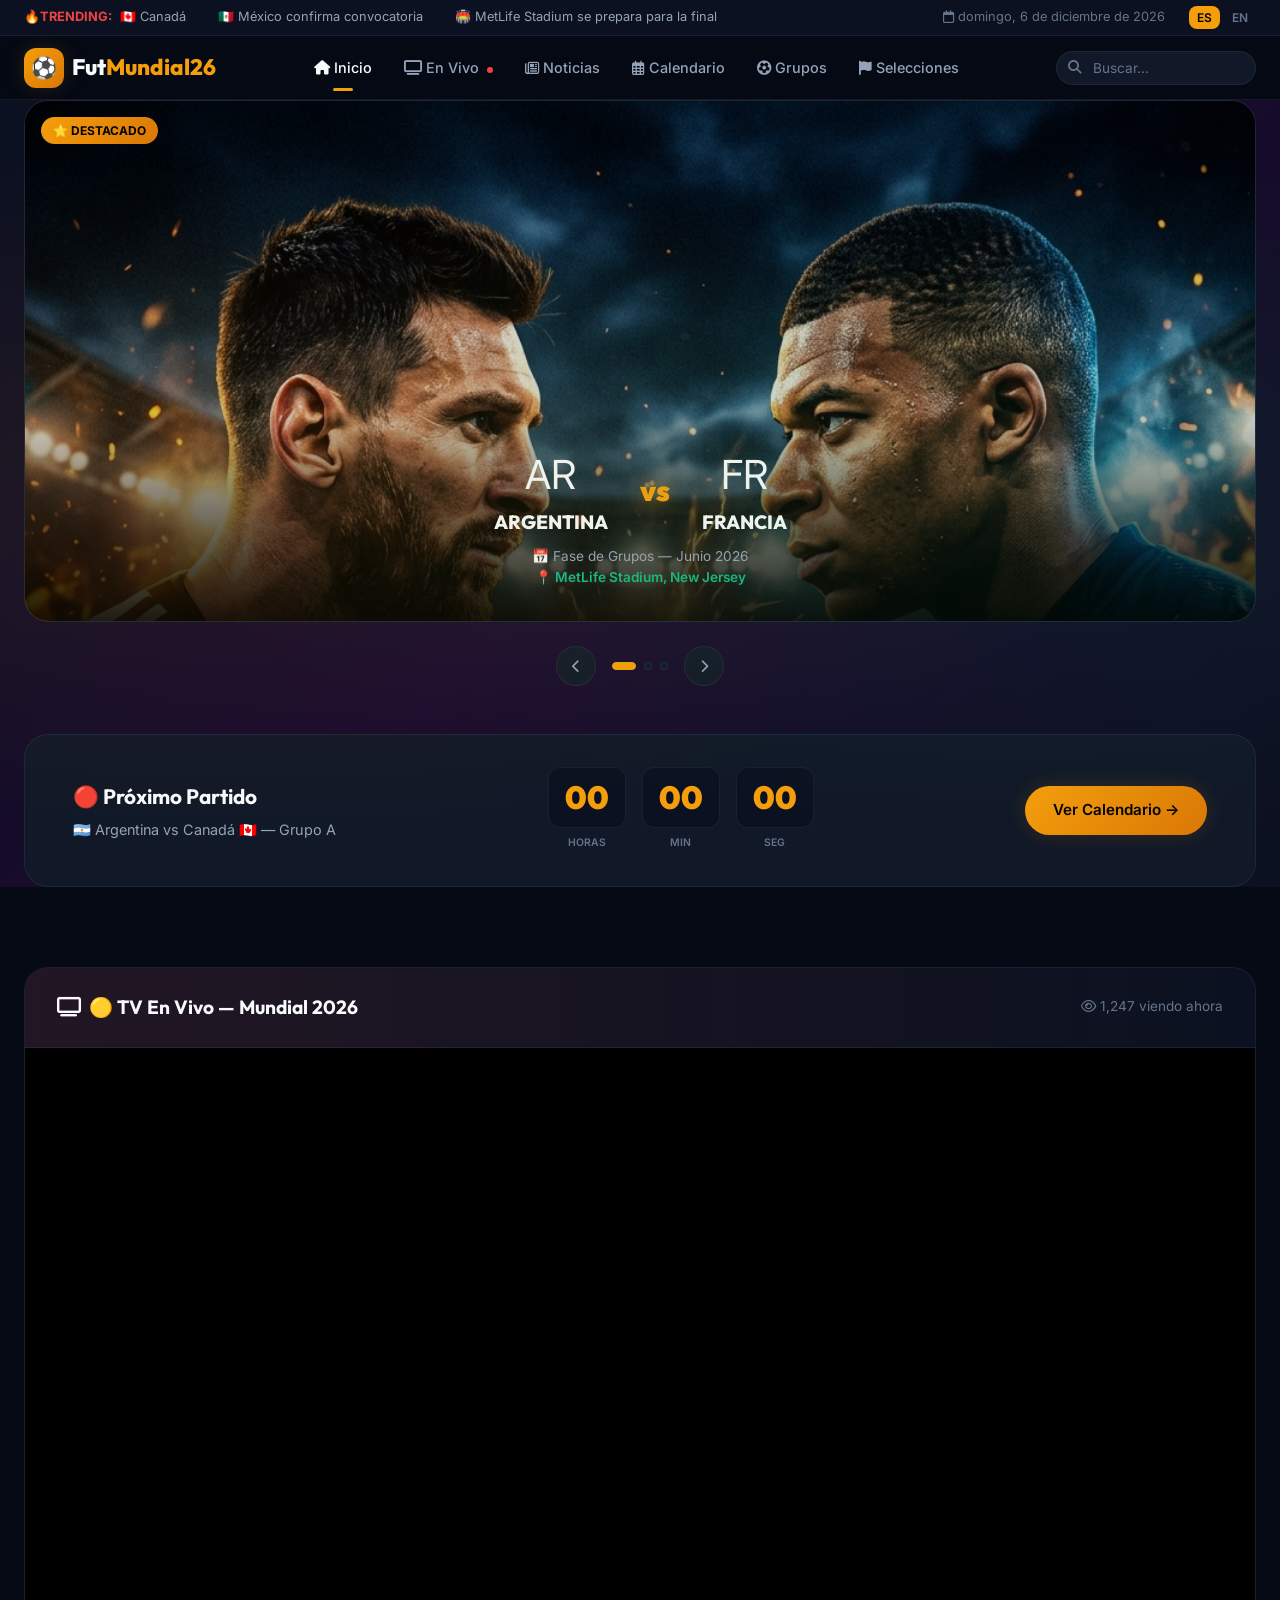
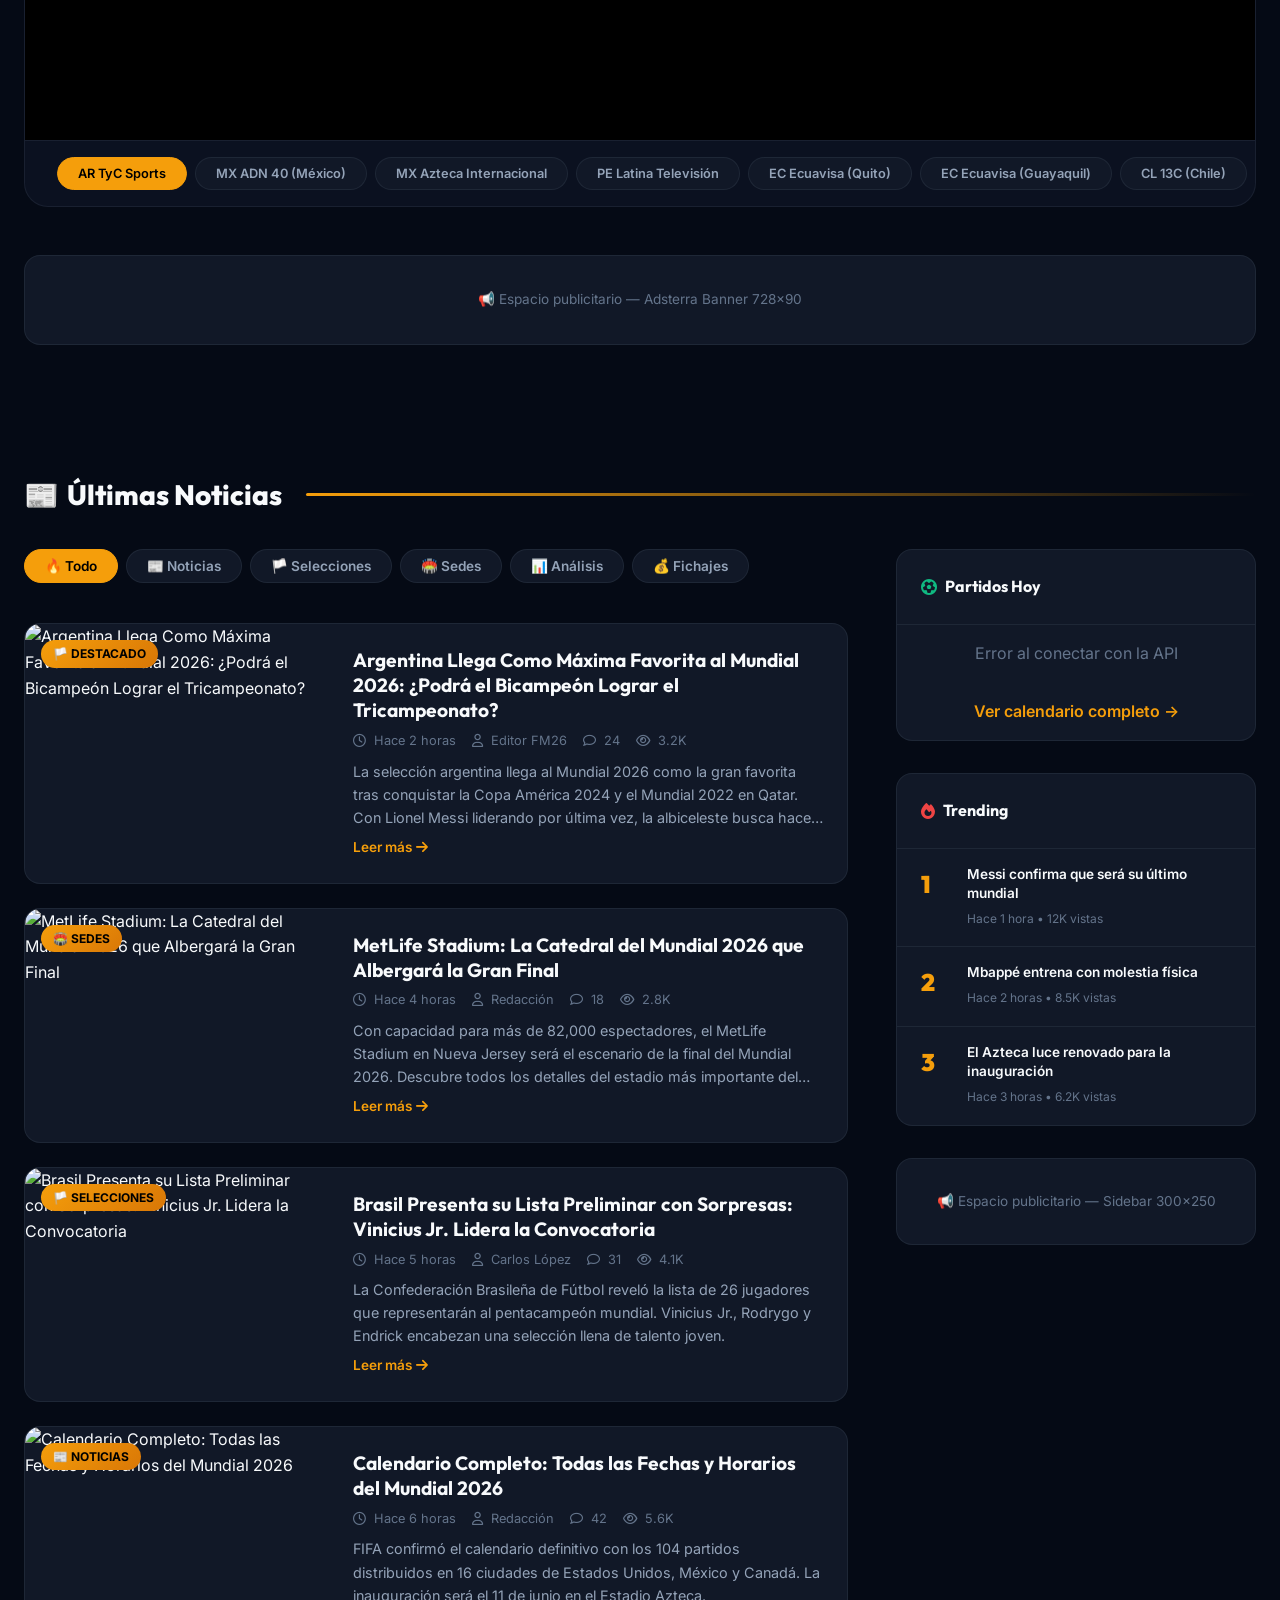
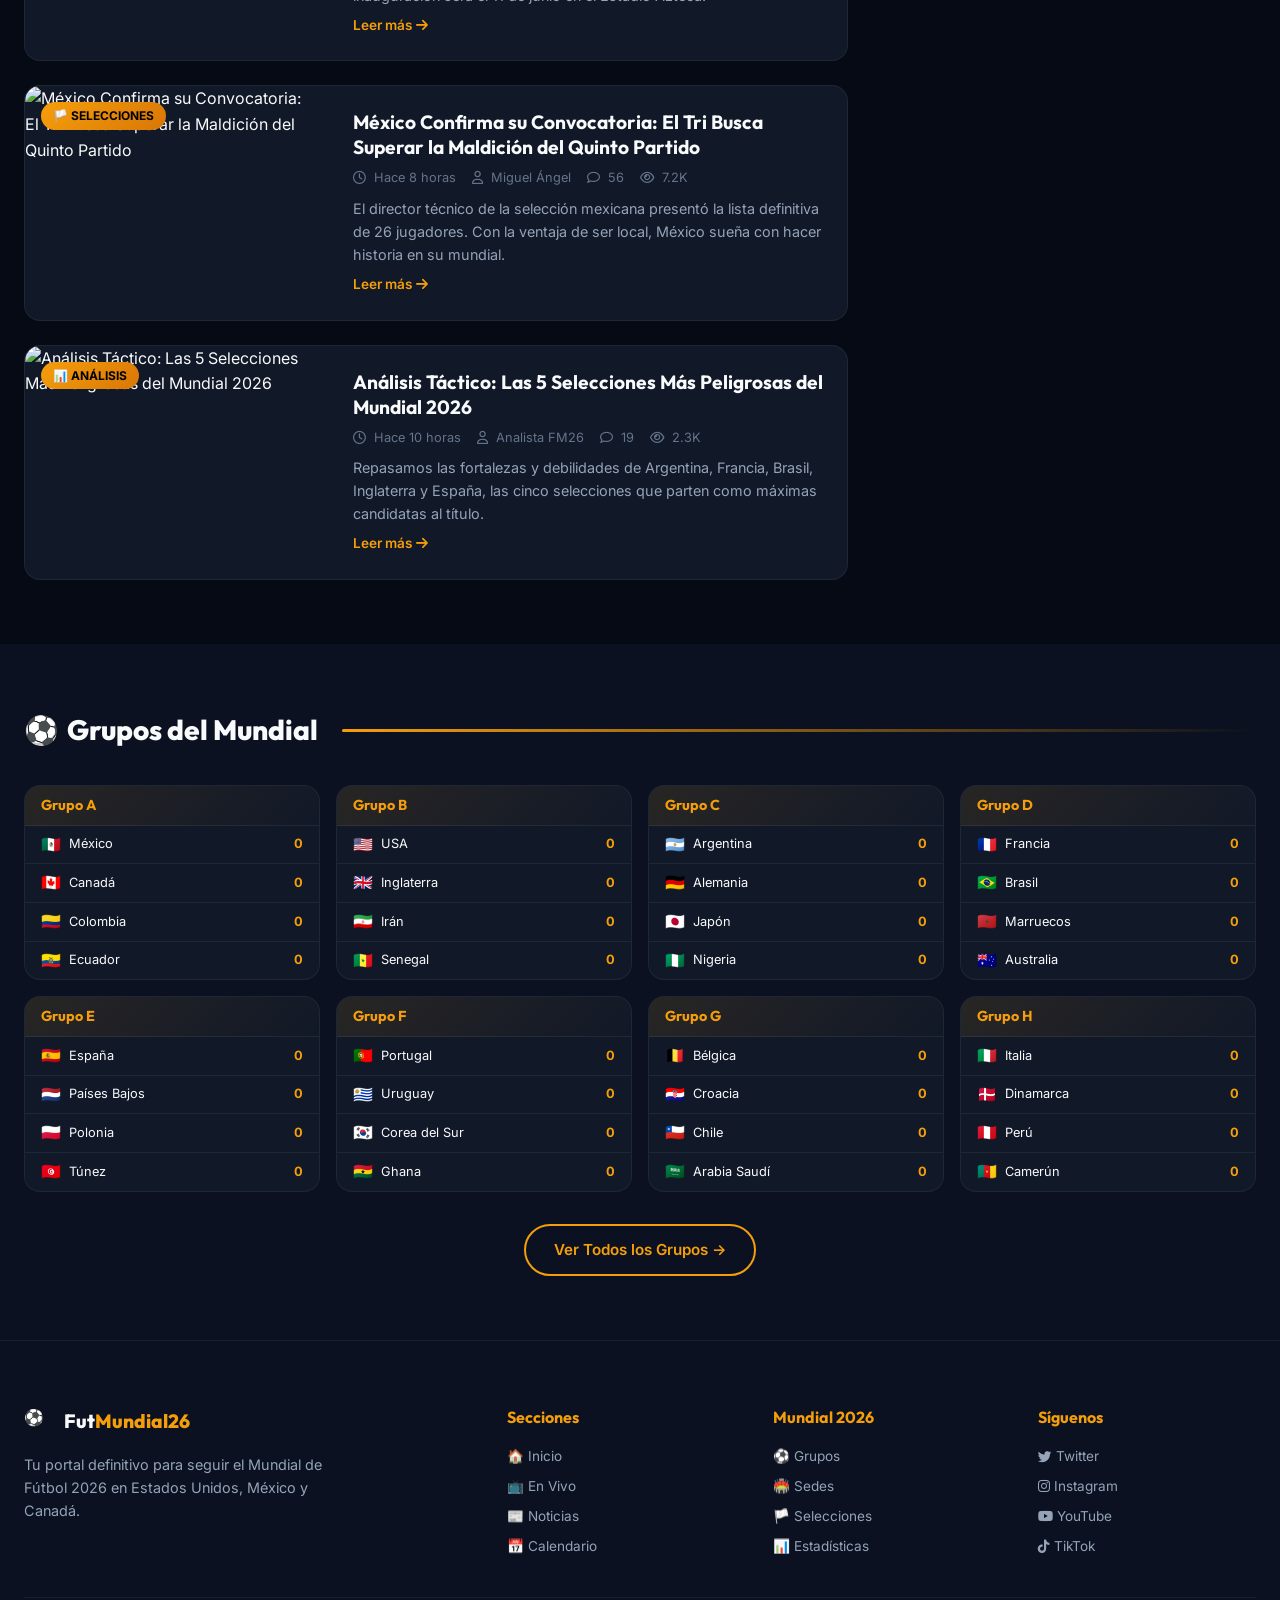
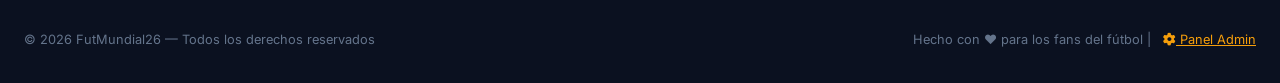
==== index.html @ 60c371e5 "chore: cache bust styles.css to force clients to reload styling changes" ====
<!DOCTYPE html>
<html lang="es">
<head>
  <meta charset="UTF-8">
  <meta name="viewport" content="width=device-width, initial-scale=1.0">
  <title>FutMundial26 — Mundial de Fútbol 2026 | Noticias, Partidos en Vivo y Más</title>
  <meta name="description" content="Tu portal definitivo para el Mundial de Fútbol 2026. Noticias, partidos en vivo, calendario, grupos y más.">
  <link rel="stylesheet" href="styles.css?v=3">
  <link rel="stylesheet" href="https://cdnjs.cloudflare.com/ajax/libs/font-awesome/6.5.1/css/all.min.css">
  <script src="https://cdn.jsdelivr.net/npm/hls.js@latest"></script>
</head>
<body>

  <!-- ===== TOP BAR ===== -->
  <div class="top-bar">
    <div class="container">
      <div class="top-bar-left">
        <div class="trending-ticker">
          <span class="label">🔥TRENDING:</span>
          <div class="ticker-items">
            <span>🇨🇦 Canadá</span>
            <span>🇲🇽 México confirma convocatoria</span>
            <span>🏟️ MetLife Stadium se prepara para la final</span>
          </div>
        </div>
      </div>
      <div class="top-bar-right">
        <span><i class="far fa-calendar"></i> <span id="current-date"></span></span>
        <div class="lang-switch">
          <a href="#" class="active">ES</a>
          <a href="#">EN</a>
        </div>
      </div>
    </div>
  </div>

  <!-- ===== NAVBAR ===== -->
  <nav class="navbar" id="navbar">
    <div class="container">
      <a href="index.html" class="nav-brand">
        <div class="logo-icon">⚽</div>
        <div class="logo-text">Fut<span>Mundial26</span></div>
      </a>

      <div class="nav-links" id="nav-links">
        <a href="index.html" class="active"><i class="fas fa-home"></i> Inicio</a>
        <a href="envivo.html"><i class="fas fa-tv"></i> En Vivo <span class="live-dot"></span></a>
        <a href="noticias.html"><i class="far fa-newspaper"></i> Noticias</a>
        <a href="calendario.html"><i class="far fa-calendar-alt"></i> Calendario</a>
        <a href="grupos.html"><i class="fas fa-futbol"></i> Grupos</a>
        <a href="selecciones.html"><i class="fas fa-flag"></i> Selecciones</a>
      </div>

      <div class="nav-actions">
        <div class="nav-search">
          <i class="fas fa-search search-icon"></i>
          <input type="text" placeholder="Buscar...">
        </div>
        <div class="nav-hamburger" id="nav-hamburger">
          <span></span>
          <span></span>
          <span></span>
        </div>
      </div>
    </div>
  </nav>

  <!-- ===== HERO — FACEOFF SLIDER ===== -->
  <section class="hero">
    <div class="container">
      <div class="faceoff-slider">
        <div class="faceoff-slides" id="faceoff-slides">
          <!-- Slide 1 -->
          <div class="faceoff-slide">
            <div class="faceoff-card">
              <img src="img/faceoff_arg_fra.png" alt="Argentina vs Francia">
              <span class="category-badge faceoff-badge">⭐ DESTACADO</span>
              <div class="faceoff-overlay">
                <div class="faceoff-teams">
                  <div class="faceoff-team"><span class="flag">AR</span><div class="team-name">ARGENTINA</div></div>
                  <div class="faceoff-vs">vs</div>
                  <div class="faceoff-team"><span class="flag">FR</span><div class="team-name">FRANCIA</div></div>
                </div>
                <div class="faceoff-info">
                  <div class="match-date">📅 Fase de Grupos — Junio 2026</div>
                  <div class="match-venue">📍 MetLife Stadium, New Jersey</div>
                </div>
              </div>
            </div>
          </div>
          <!-- Slide 2 -->
          <div class="faceoff-slide">
            <div class="faceoff-card">
              <img src="img/faceoff_bra_ger.png" alt="Brasil vs Alemania">
              <span class="category-badge faceoff-badge">🔥 CLÁSICO</span>
              <div class="faceoff-overlay">
                <div class="faceoff-teams">
                  <div class="faceoff-team"><span class="flag">BR</span><div class="team-name">BRASIL</div></div>
                  <div class="faceoff-vs">vs</div>
                  <div class="faceoff-team"><span class="flag">DE</span><div class="team-name">ALEMANIA</div></div>
                </div>
                <div class="faceoff-info">
                  <div class="match-date">📅 Fase de Grupos — Junio 2026</div>
                  <div class="match-venue">📍 AT&T Stadium, Dallas</div>
                </div>
              </div>
            </div>
          </div>
          <!-- Slide 3 -->
          <div class="faceoff-slide">
            <div class="faceoff-card">
              <img src="img/faceoff_mex_usa.png" alt="México vs USA">
              <span class="category-badge faceoff-badge">🏆 RIVALIDAD</span>
              <div class="faceoff-overlay">
                <div class="faceoff-teams">
                  <div class="faceoff-team"><span class="flag">MX</span><div class="team-name">MÉXICO</div></div>
                  <div class="faceoff-vs">vs</div>
                  <div class="faceoff-team"><span class="flag">US</span><div class="team-name">USA</div></div>
                </div>
                <div class="faceoff-info">
                  <div class="match-date">📅 Fase de Grupos — Junio 2026</div>
                  <div class="match-venue">📍 Estadio Azteca, CDMX</div>
                </div>
              </div>
            </div>
          </div>
        </div>
      </div>

      <!-- Slider Controls -->
      <div class="slider-controls">
        <button class="slider-btn prev"><i class="fas fa-chevron-left"></i></button>
        <div class="slider-dots">
          <span class="dot active" data-slide="0"></span>
          <span class="dot" data-slide="1"></span>
          <span class="dot" data-slide="2"></span>
        </div>
        <button class="slider-btn next"><i class="fas fa-chevron-right"></i></button>
      </div>

      <!-- Countdown -->
      <div class="countdown-card">
        <div class="countdown-info">
          <h3>🔴 Próximo Partido</h3>
          <p class="next-match">🇦🇷 Argentina vs Canadá 🇨🇦 — Grupo A</p>
        </div>
        <div class="countdown-timer" id="countdown-timer">
          <div class="countdown-unit"><span class="number">00</span><span class="label">HORAS</span></div>
          <div class="countdown-unit"><span class="number">00</span><span class="label">MIN</span></div>
          <div class="countdown-unit"><span class="number">00</span><span class="label">SEG</span></div>
        </div>
        <a href="calendario.html" class="btn btn-primary">Ver Calendario →</a>
      </div>
    </div>
  </section>

  <!-- ===== LIVE TV SECTION ===== -->
  <section class="section" id="live-section-wrapper" style="padding-top: 2rem;">
    <div class="container">
      <div class="live-section">
        <div class="live-header">
          <h3><i class="fas fa-tv"></i> 🟡 TV En Vivo — Mundial 2026</h3>
          <span style="color: var(--text-muted); font-size: 0.85rem;"><i class="far fa-eye"></i> <span id="viewer-count">1,247</span> viendo ahora</span>
        </div>
        <div class="live-player-container" id="live-player">
          <div class="player-placeholder">
            <i class="fas fa-satellite-dish"></i>
            <p>Selecciona un canal para ver en vivo</p>
            <span style="font-size: 0.8rem; color: var(--text-muted);">La transmisión comenzará cuando selecciones un canal</span>
          </div>
        </div>
        <div class="live-channels">
          <button class="channel-btn" data-url="https://stream.bfrfrede.workers.dev/canal26">🇦🇷 Canal 26</button>
          <button class="channel-btn" data-url="https://channel01.akamaized.net/hls/live/2038653/event01/index.m3u8">🇲🇽 Canal 5</button>
          <button class="channel-btn" data-url="https://mdstrm.com/live-stream-playlist/574463697b9817cf0886fc17.m3u8">🇲🇽 Azteca 7</button>
          <button class="channel-btn" data-url="https://jireh-3-hls-video-us-isp.dps.live/hls-video/567ffde3fa2b11b412fe5c5aab0b157231560022/latina/latina.smil/latina/livestream2.m3u8">🇵🇪 Latina</button>
          <button class="channel-btn" data-url="https://mdstrm.com/live-stream-playlist/5c0e8b19e4c87a3d4376e3b1.m3u8">🇨🇱 Mega</button>
          <button class="channel-btn" data-url="https://origin2.dfrfrfr.workers.dev/c13">🇨🇱 Canal 13</button>
          <button class="channel-btn" data-url="https://signalecuavisa.pc.cdn.bitgravity.com/Ecuavisa/hd/playlist.m3u8">🇪🇨 Ecuavisa</button>
          <button class="channel-btn" data-url="https://www.youtube.com/embed/live_stream?channel=UCQfwfsi5VrQ8yKZ-UWmAEFg&autoplay=1" data-type="iframe">🇫🇷 France24</button>
          <button class="channel-btn" data-url="https://dwamdstream104.akamaized.net/hls/live/2015530/dwstream104/index.m3u8">🌍 DW</button>
          <button class="channel-btn" data-url="https://cdnesmain.telesur.net/HLS/tves-hd/index.m3u8">🌎 TeleSUR</button>
        </div>
      </div>

      <!-- Ad Zone -->
      <div class="ad-zone ad-banner" style="margin-top: var(--space-xl);">
        📢 Espacio publicitario — Adsterra Banner 728×90
      </div>
    </div>
  </section>

  <!-- ===== NEWS SECTION ===== -->
  <section class="section">
    <div class="container">
      <h2 class="section-title"><span class="icon">📰</span> Últimas Noticias</h2>
      <div class="main-layout">

        <!-- Content Column -->
        <div class="content-col">

          <!-- Category Tabs -->
          <div class="category-tabs" id="category-tabs">
            <button class="tab active" data-category="all">🔥 Todo</button>
            <button class="tab" data-category="noticias">📰 Noticias</button>
            <button class="tab" data-category="selecciones">🏳️ Selecciones</button>
            <button class="tab" data-category="sedes">🏟️ Sedes</button>
            <button class="tab" data-category="analisis">📊 Análisis</button>
            <button class="tab" data-category="fichajes">💰 Fichajes</button>
          </div>

          <!-- Articles loaded dynamically from data/articles.json -->
          <div class="articles-grid" id="articles-grid">
            <div class="loading-articles" style="text-align: center; padding: 3rem; color: var(--text-muted);">
              <i class="fas fa-spinner fa-spin" style="font-size: 2rem; color: var(--gold);"></i>
              <p style="margin-top: 1rem;">Cargando noticias...</p>
            </div>
          </div>
        </div>

        <!-- Sidebar -->
        <aside class="sidebar">
          <!-- Today's Matches -->
          <div class="sidebar-card">
            <div>
              <h4><i class="fas fa-futbol" style="color: var(--green)"></i> Partidos Hoy</h4>
              <div id="today-matches-sidebar">
                <div class="sidebar-match"><span class="time">17:00</span> 🇲🇽 México vs TBD</div>
                <div class="sidebar-match"><span class="time">19:00</span> 🇦🇷 Argentina vs 🇨🇦 Canadá</div>
                <div class="sidebar-match"><span class="time">21:00</span> 🇧🇷 Brasil vs 🇷🇸 Serbia</div>
              </div>
              <div style="text-align: center; padding: 1rem; color: var(--text-muted);">
                <a href="calendario.html" style="color: var(--gold); font-weight: 600;">Ver calendario completo →</a>
              </div>
            </div>
          </div>

          <!-- Trending -->
          <div class="sidebar-card">
            <div>
              <h4><i class="fas fa-fire" style="color: var(--red)"></i> Trending</h4>
              <div class="trending-item"><span class="rank">1</span><div class="info"><h5>Messi confirma que será su último mundial</h5><span>Hace 1 hora • 12K vistas</span></div></div>
              <div class="trending-item"><span class="rank">2</span><div class="info"><h5>Mbappé entrena con molestia física</h5><span>Hace 2 horas • 8.5K vistas</span></div></div>
              <div class="trending-item"><span class="rank">3</span><div class="info"><h5>El Azteca luce renovado para la inauguración</h5><span>Hace 3 horas • 6.2K vistas</span></div></div>
            </div>
          </div>

          <!-- Ad Zone Sidebar -->
          <div class="ad-zone">
            📢 Espacio publicitario — Sidebar 300×250
          </div>
        </aside>
      </div>
    </div>
  </section>

  <!-- ===== GROUPS PREVIEW ===== -->
  <section class="section" style="background: var(--bg-secondary);">
    <div class="container">
      <h2 class="section-title"><span class="icon">⚽</span> Grupos del Mundial</h2>
      <div class="groups-mini">
        <div class="group-card-mini">
          <div class="group-header">Grupo A</div>
          <div class="team-row"><span class="flag">🇲🇽</span> México <span class="pts">0</span></div>
          <div class="team-row"><span class="flag">🇨🇦</span> Canadá <span class="pts">0</span></div>
          <div class="team-row"><span class="flag">🇨🇴</span> Colombia <span class="pts">0</span></div>
          <div class="team-row"><span class="flag">🇪🇨</span> Ecuador <span class="pts">0</span></div>
        </div>
        <div class="group-card-mini">
          <div class="group-header">Grupo B</div>
          <div class="team-row"><span class="flag">🇺🇸</span> USA <span class="pts">0</span></div>
          <div class="team-row"><span class="flag">🇬🇧</span> Inglaterra <span class="pts">0</span></div>
          <div class="team-row"><span class="flag">🇮🇷</span> Irán <span class="pts">0</span></div>
          <div class="team-row"><span class="flag">🇸🇳</span> Senegal <span class="pts">0</span></div>
        </div>
        <div class="group-card-mini">
          <div class="group-header">Grupo C</div>
          <div class="team-row"><span class="flag">🇦🇷</span> Argentina <span class="pts">0</span></div>
          <div class="team-row"><span class="flag">🇩🇪</span> Alemania <span class="pts">0</span></div>
          <div class="team-row"><span class="flag">🇯🇵</span> Japón <span class="pts">0</span></div>
          <div class="team-row"><span class="flag">🇳🇬</span> Nigeria <span class="pts">0</span></div>
        </div>
        <div class="group-card-mini">
          <div class="group-header">Grupo D</div>
          <div class="team-row"><span class="flag">🇫🇷</span> Francia <span class="pts">0</span></div>
          <div class="team-row"><span class="flag">🇧🇷</span> Brasil <span class="pts">0</span></div>
          <div class="team-row"><span class="flag">🇲🇦</span> Marruecos <span class="pts">0</span></div>
          <div class="team-row"><span class="flag">🇦🇺</span> Australia <span class="pts">0</span></div>
        </div>
        <div class="group-card-mini">
          <div class="group-header">Grupo E</div>
          <div class="team-row"><span class="flag">🇪🇸</span> España <span class="pts">0</span></div>
          <div class="team-row"><span class="flag">🇳🇱</span> Países Bajos <span class="pts">0</span></div>
          <div class="team-row"><span class="flag">🇵🇱</span> Polonia <span class="pts">0</span></div>
          <div class="team-row"><span class="flag">🇹🇳</span> Túnez <span class="pts">0</span></div>
        </div>
        <div class="group-card-mini">
          <div class="group-header">Grupo F</div>
          <div class="team-row"><span class="flag">🇵🇹</span> Portugal <span class="pts">0</span></div>
          <div class="team-row"><span class="flag">🇺🇾</span> Uruguay <span class="pts">0</span></div>
          <div class="team-row"><span class="flag">🇰🇷</span> Corea del Sur <span class="pts">0</span></div>
          <div class="team-row"><span class="flag">🇬🇭</span> Ghana <span class="pts">0</span></div>
        </div>
        <div class="group-card-mini">
          <div class="group-header">Grupo G</div>
          <div class="team-row"><span class="flag">🇧🇪</span> Bélgica <span class="pts">0</span></div>
          <div class="team-row"><span class="flag">🇭🇷</span> Croacia <span class="pts">0</span></div>
          <div class="team-row"><span class="flag">🇨🇱</span> Chile <span class="pts">0</span></div>
          <div class="team-row"><span class="flag">🇸🇦</span> Arabia Saudí <span class="pts">0</span></div>
        </div>
        <div class="group-card-mini">
          <div class="group-header">Grupo H</div>
          <div class="team-row"><span class="flag">🇮🇹</span> Italia <span class="pts">0</span></div>
          <div class="team-row"><span class="flag">🇩🇰</span> Dinamarca <span class="pts">0</span></div>
          <div class="team-row"><span class="flag">🇵🇪</span> Perú <span class="pts">0</span></div>
          <div class="team-row"><span class="flag">🇨🇲</span> Camerún <span class="pts">0</span></div>
        </div>
      </div>
      <div style="text-align: center; margin-top: var(--space-xl);">
        <a href="grupos.html" class="btn btn-outline">Ver Todos los Grupos →</a>
      </div>
    </div>
  </section>

  <!-- ===== FOOTER ===== -->
  <footer class="footer">
    <div class="container">
      <div class="footer-grid">
        <div class="footer-brand">
          <div class="footer-logo">
            <div class="logo-icon" style="width:32px;height:32px;font-size:1rem;">⚽</div>
            <span style="font-family:var(--font-display);font-weight:800;font-size:1.2rem;">Fut<span style="color:var(--gold)">Mundial26</span></span>
          </div>
          <p>Tu portal definitivo para seguir el Mundial de Fútbol 2026 en Estados Unidos, México y Canadá.</p>
        </div>
        <div class="footer-col">
          <h4>Secciones</h4>
          <ul>
            <li><a href="index.html">🏠 Inicio</a></li>
            <li><a href="envivo.html">📺 En Vivo</a></li>
            <li><a href="noticias.html">📰 Noticias</a></li>
            <li><a href="calendario.html">📅 Calendario</a></li>
          </ul>
        </div>
        <div class="footer-col">
          <h4>Mundial 2026</h4>
          <ul>
            <li><a href="grupos.html">⚽ Grupos</a></li>
            <li><a href="#">🏟️ Sedes</a></li>
            <li><a href="#">🏳️ Selecciones</a></li>
            <li><a href="#">📊 Estadísticas</a></li>
          </ul>
        </div>
        <div class="footer-col">
          <h4>Síguenos</h4>
          <ul>
            <li><a href="#"><i class="fab fa-twitter"></i> Twitter</a></li>
            <li><a href="#"><i class="fab fa-instagram"></i> Instagram</a></li>
            <li><a href="#"><i class="fab fa-youtube"></i> YouTube</a></li>
            <li><a href="#"><i class="fab fa-tiktok"></i> TikTok</a></li>
          </ul>
        </div>
      </div>
      <div class="footer-bottom">
        <span>© 2026 FutMundial26 — Todos los derechos reservados</span>
        <span>Hecho con ❤️ para los fans del fútbol | <a href="admin.html" style="color: var(--gold); text-decoration: underline; margin-left: 8px;"><i class="fas fa-cog"></i> Panel Admin</a></span>
      </div>
    </div>
  </footer>

  <script src="script.js"?v=2"></script>
  <script>
    // Set current date
    const dateEl = document.getElementById('current-date');
    if (dateEl) {
      dateEl.textContent = new Date().toLocaleDateString('es-ES', { weekday: 'long', year: 'numeric', month: 'long', day: 'numeric' });
    }
  </script>
</body>
</html>
---- styles.css ----
/* ============================================
   FutMundial26 — Design System
   Premium Dark Mode Football Website
   ============================================ */

/* ---- Google Fonts ---- */
@import url('https://fonts.googleapis.com/css2?family=Inter:wght@300;400;500;600;700;800;900&family=Outfit:wght@400;500;600;700;800;900&display=swap');

/* ---- CSS Variables / Design Tokens ---- */
:root {
  /* Colors - Dark Theme */
  --bg-primary: #050a15;
  --bg-secondary: #0b1120;
  --bg-card: #111827;
  --bg-card-hover: #1a2332;
  --bg-glass: rgba(17, 24, 39, 0.75);
  --bg-glass-light: rgba(30, 41, 59, 0.6);

  /* Accent Colors */
  --gold: #f59e0b;
  --gold-light: #fbbf24;
  --gold-dark: #d97706;
  --green: #10b981;
  --green-light: #34d399;
  --green-dark: #059669;
  --red: #ef4444;
  --red-light: #f87171;
  --blue: #3b82f6;
  --blue-light: #60a5fa;

  /* Text */
  --text-primary: #f8fafc;
  --text-secondary: #94a3b8;
  --text-muted: #64748b;
  --text-accent: var(--gold);

  /* Borders */
  --border-color: rgba(148, 163, 184, 0.1);
  --border-glow: rgba(245, 158, 11, 0.3);

  /* Gradients */
  --gradient-gold: linear-gradient(135deg, #f59e0b 0%, #d97706 100%);
  --gradient-green: linear-gradient(135deg, #10b981 0%, #059669 100%);
  --gradient-hero: linear-gradient(135deg, #0b1120 0%, #1a0a2e 50%, #0b1120 100%);
  --gradient-card: linear-gradient(145deg, rgba(17,24,39,0.9) 0%, rgba(30,41,59,0.4) 100%);

  /* Shadows */
  --shadow-sm: 0 2px 8px rgba(0, 0, 0, 0.3);
  --shadow-md: 0 4px 16px rgba(0, 0, 0, 0.4);
  --shadow-lg: 0 8px 32px rgba(0, 0, 0, 0.5);
  --shadow-glow: 0 0 20px rgba(245, 158, 11, 0.15);
  --shadow-glow-green: 0 0 20px rgba(16, 185, 129, 0.15);

  /* Typography */
  --font-primary: 'Inter', -apple-system, BlinkMacSystemFont, sans-serif;
  --font-display: 'Outfit', 'Inter', sans-serif;

  /* Spacing */
  --space-xs: 0.25rem;
  --space-sm: 0.5rem;
  --space-md: 1rem;
  --space-lg: 1.5rem;
  --space-xl: 2rem;
  --space-2xl: 3rem;
  --space-3xl: 4rem;

  /* Border Radius */
  --radius-sm: 0.5rem;
  --radius-md: 0.75rem;
  --radius-lg: 1rem;
  --radius-xl: 1.5rem;
  --radius-full: 9999px;

  /* Transitions */
  --transition-fast: 150ms cubic-bezier(0.4, 0, 0.2, 1);
  --transition-base: 250ms cubic-bezier(0.4, 0, 0.2, 1);
  --transition-slow: 400ms cubic-bezier(0.4, 0, 0.2, 1);

  /* Layout */
  --max-width: 1320px;
  --sidebar-width: 360px;
  --nav-height: 64px;
}

/* ---- Reset & Base ---- */
*,
*::before,
*::after {
  margin: 0;
  padding: 0;
  box-sizing: border-box;
}

html {
  scroll-behavior: smooth;
  font-size: 16px;
}

body {
  font-family: var(--font-primary);
  background-color: var(--bg-primary);
  color: var(--text-primary);
  line-height: 1.6;
  overflow-x: hidden;
  min-height: 100vh;
}

a {
  text-decoration: none;
  color: inherit;
  transition: color var(--transition-fast);
}

img {
  max-width: 100%;
  height: auto;
  display: block;
}

ul, ol {
  list-style: none;
}

button {
  border: none;
  background: none;
  cursor: pointer;
  font-family: inherit;
  color: inherit;
}

/* ---- Scrollbar ---- */
::-webkit-scrollbar {
  width: 8px;
}

::-webkit-scrollbar-track {
  background: var(--bg-primary);
}

::-webkit-scrollbar-thumb {
  background: var(--bg-card);
  border-radius: var(--radius-full);
}

::-webkit-scrollbar-thumb:hover {
  background: var(--gold-dark);
}

/* ---- Utility Classes ---- */
.container {
  width: 100%;
  max-width: var(--max-width);
  margin: 0 auto;
  padding: 0 var(--space-lg);
}

.section {
  padding: var(--space-3xl) 0;
}

.section-title {
  font-family: var(--font-display);
  font-size: 1.75rem;
  font-weight: 800;
  margin-bottom: var(--space-xl);
  display: flex;
  align-items: center;
  gap: var(--space-sm);
}

.section-title::after {
  content: '';
  flex: 1;
  height: 3px;
  background: linear-gradient(90deg, var(--gold), transparent);
  border-radius: var(--radius-full);
  margin-left: var(--space-md);
}

/* ---- Buttons ---- */
.btn {
  display: inline-flex;
  align-items: center;
  gap: var(--space-sm);
  padding: 12px 28px;
  border-radius: var(--radius-full);
  font-weight: 600;
  font-size: 0.95rem;
  transition: all var(--transition-base);
  border: none;
  cursor: pointer;
}

.btn-primary {
  background: var(--gradient-gold);
  color: #000;
  box-shadow: var(--shadow-glow);
}

.btn-primary:hover {
  transform: translateY(-2px);
  box-shadow: 0 0 30px rgba(245, 158, 11, 0.3);
}

.btn-outline {
  background: transparent;
  border: 2px solid var(--gold);
  color: var(--gold);
}

.btn-outline:hover {
  background: var(--gold);
  color: #000;
}

/* ---- Badge ---- */
.category-badge {
  display: inline-flex;
  align-items: center;
  gap: 4px;
  padding: 4px 12px;
  border-radius: var(--radius-full);
  font-size: 0.75rem;
  font-weight: 700;
  text-transform: uppercase;
  background: var(--gradient-gold);
  color: #000;
}

/* ---- Top Bar ---- */
.top-bar {
  background: var(--bg-secondary);
  border-bottom: 1px solid var(--border-color);
  padding: 6px 0;
  font-size: 0.8rem;
}

.top-bar .container {
  display: flex;
  justify-content: space-between;
  align-items: center;
}

.top-bar-left {
  flex: 1;
  overflow: hidden;
}

.trending-ticker {
  display: flex;
  align-items: center;
  gap: var(--space-sm);
}

.trending-ticker .label {
  color: var(--red);
  font-weight: 700;
  white-space: nowrap;
}

.ticker-items {
  display: flex;
  gap: var(--space-xl);
  animation: ticker 30s linear infinite;
  color: var(--text-secondary);
}

@keyframes ticker {
  0% { transform: translateX(0); }
  100% { transform: translateX(-50%); }
}

.top-bar-right {
  display: flex;
  align-items: center;
  gap: var(--space-lg);
  color: var(--text-muted);
}

.lang-switch {
  display: flex;
  gap: 4px;
}

.lang-switch a {
  padding: 2px 8px;
  border-radius: var(--radius-sm);
  font-weight: 600;
  font-size: 0.75rem;
  transition: all var(--transition-fast);
}

.lang-switch a.active {
  background: var(--gold);
  color: #000;
}

/* ---- Navigation ---- */
.navbar {
  position: sticky;
  top: 0;
  z-index: 1000;
  background: rgba(5, 10, 21, 0.85);
  backdrop-filter: blur(20px);
  -webkit-backdrop-filter: blur(20px);
  border-bottom: 1px solid var(--border-color);
  height: var(--nav-height);
  transition: all var(--transition-base);
}

.navbar.scrolled {
  background: rgba(5, 10, 21, 0.95);
  box-shadow: var(--shadow-md);
}

.navbar .container {
  display: flex;
  align-items: center;
  justify-content: space-between;
  height: 100%;
}

.nav-brand {
  display: flex;
  align-items: center;
  gap: var(--space-sm);
}

.nav-brand .logo-icon {
  width: 40px;
  height: 40px;
  background: var(--gradient-gold);
  border-radius: var(--radius-md);
  display: flex;
  align-items: center;
  justify-content: center;
  font-size: 1.3rem;
  font-weight: 900;
  color: #000;
  box-shadow: var(--shadow-glow);
}

.nav-brand .logo-text {
  font-family: var(--font-display);
  font-size: 1.4rem;
  font-weight: 800;
}

.nav-brand .logo-text span {
  color: var(--gold);
}

.nav-links {
  display: flex;
  align-items: center;
  gap: 0;
}

.nav-links a {
  position: relative;
  padding: var(--space-sm) var(--space-md);
  font-size: 0.9rem;
  font-weight: 500;
  color: var(--text-secondary);
  transition: all var(--transition-fast);
  border-radius: var(--radius-sm);
}

.nav-links a:hover,
.nav-links a.active {
  color: var(--text-primary);
}

.nav-links a.active::after {
  content: '';
  position: absolute;
  bottom: -4px;
  left: 50%;
  transform: translateX(-50%);
  width: 20px;
  height: 3px;
  background: var(--gold);
  border-radius: var(--radius-full);
}

.nav-links a .live-dot {
  display: inline-block;
  width: 6px;
  height: 6px;
  background: var(--red);
  border-radius: 50%;
  margin-left: 4px;
  animation: pulse-badge 1.5s infinite;
}

.nav-actions {
  display: flex;
  align-items: center;
  gap: var(--space-sm);
}

.nav-search {
  position: relative;
}

.nav-search input {
  background: var(--bg-card);
  border: 1px solid var(--border-color);
  border-radius: var(--radius-full);
  padding: 8px 16px 8px 36px;
  color: var(--text-primary);
  font-size: 0.85rem;
  width: 200px;
  transition: all var(--transition-base);
  font-family: var(--font-primary);
}

.nav-search input:focus {
  outline: none;
  border-color: var(--gold);
  width: 260px;
  box-shadow: var(--shadow-glow);
}

.nav-search input::placeholder {
  color: var(--text-muted);
}

.nav-search .search-icon {
  position: absolute;
  left: 12px;
  top: 50%;
  transform: translateY(-50%);
  color: var(--text-muted);
  font-size: 0.85rem;
}

/* Hamburger */
.nav-hamburger {
  display: none;
  flex-direction: column;
  gap: 5px;
  padding: 8px;
  cursor: pointer;
  z-index: 1001;
  position: relative;
}

.nav-hamburger span {
  width: 24px;
  height: 2px;
  background: var(--text-primary);
  border-radius: 2px;
  transition: all var(--transition-fast);
}

.nav-hamburger.active span:nth-child(1) {
  transform: rotate(45deg) translate(5px, 5px);
}

.nav-hamburger.active span:nth-child(2) {
  opacity: 0;
}

.nav-hamburger.active span:nth-child(3) {
  transform: rotate(-45deg) translate(5px, -5px);
}

/* ---- Hero Section — Face-off Style ---- */
.hero {
  position: relative;
  background: var(--gradient-hero);
  overflow: hidden;
  min-height: 500px;
}

.hero::before {
  content: '';
  position: absolute;
  inset: 0;
  background: 
    radial-gradient(ellipse at 20% 50%, rgba(245, 158, 11, 0.08) 0%, transparent 60%),
    radial-gradient(ellipse at 80% 50%, rgba(16, 185, 129, 0.08) 0%, transparent 60%);
  z-index: 1;
}

.hero-content {
  position: relative;
  z-index: 2;
  display: flex;
  align-items: center;
  justify-content: space-between;
  gap: var(--space-2xl);
  padding: var(--space-2xl) 0;
}

.hero-text {
  max-width: 550px;
}

.hero-text h1 {
  font-family: var(--font-display);
  font-size: 3rem;
  font-weight: 900;
  line-height: 1.1;
  margin-bottom: var(--space-md);
}

.hero-text h1 .highlight {
  background: linear-gradient(135deg, var(--gold-light), var(--gold-dark));
  -webkit-background-clip: text;
  -webkit-text-fill-color: transparent;
  background-clip: text;
}

.hero-text p {
  font-size: 1.1rem;
  color: var(--text-secondary);
  margin-bottom: var(--space-xl);
  line-height: 1.7;
}

.hero-cta {
  display: flex;
  gap: var(--space-md);
}

/* ---- Face-off Slider ---- */
.faceoff-slider {
  position: relative;
  width: 100%;
  overflow: hidden;
  border-radius: var(--radius-xl);
}

.faceoff-slides {
  display: flex;
  transition: transform 0.6s cubic-bezier(0.4, 0, 0.2, 1);
}

.faceoff-slide {
  min-width: 100%;
  position: relative;
}

.faceoff-card {
  position: relative;
  border-radius: var(--radius-xl);
  overflow: hidden;
  background: var(--bg-card);
  border: 1px solid var(--border-color);
}

.faceoff-card img {
  width: 100%;
  height: 520px;
  object-fit: cover;
  object-position: center top;
  filter: brightness(0.85);
  transition: filter var(--transition-slow);
}

.faceoff-card:hover img {
  filter: brightness(1);
}

.faceoff-overlay {
  position: absolute;
  bottom: 0;
  left: 0;
  right: 0;
  padding: var(--space-xl);
  background: linear-gradient(to top, rgba(0,0,0,0.9) 0%, rgba(0,0,0,0.5) 50%, transparent 100%);
  display: flex;
  flex-direction: column;
  align-items: center;
  justify-content: flex-end;
}

.faceoff-teams {
  display: flex;
  align-items: center;
  justify-content: center;
  gap: var(--space-xl);
  margin-bottom: var(--space-sm);
}

.faceoff-team {
  text-align: center;
}

.faceoff-team .flag {
  font-size: 2.5rem;
  margin-bottom: var(--space-xs);
}

.faceoff-team .team-name {
  font-family: var(--font-display);
  font-size: 1.2rem;
  font-weight: 800;
  text-transform: uppercase;
}

.faceoff-vs {
  font-family: var(--font-display);
  font-size: 1.8rem;
  font-weight: 900;
  color: var(--gold);
  text-shadow: 0 0 20px rgba(245, 158, 11, 0.5);
}

.faceoff-info {
  text-align: center;
}

.faceoff-info .match-date {
  font-size: 0.85rem;
  color: var(--text-secondary);
}

.faceoff-info .match-venue {
  font-size: 0.85rem;
  color: var(--green);
  font-weight: 600;
}

.faceoff-badge {
  position: absolute;
  top: var(--space-md);
  left: var(--space-md);
}

/* Slider Controls */
.slider-controls {
  display: flex;
  align-items: center;
  justify-content: center;
  gap: var(--space-md);
  margin-top: var(--space-lg);
}

.slider-btn {
  width: 40px;
  height: 40px;
  border-radius: 50%;
  background: var(--bg-card);
  border: 1px solid var(--border-color);
  color: var(--text-secondary);
  display: flex;
  align-items: center;
  justify-content: center;
  transition: all var(--transition-fast);
}

.slider-btn:hover {
  border-color: var(--gold);
  color: var(--gold);
}

.slider-dots {
  display: flex;
  gap: 8px;
}

.slider-dots .dot {
  width: 8px;
  height: 8px;
  border-radius: 50%;
  background: var(--bg-card);
  border: 1px solid var(--border-color);
  cursor: pointer;
  transition: all var(--transition-fast);
}

.slider-dots .dot.active {
  width: 24px;
  border-radius: var(--radius-full);
  background: var(--gold);
  border-color: var(--gold);
}

/* ---- Countdown ---- */
.countdown-card {
  background: var(--bg-card);
  border: 1px solid var(--border-color);
  border-radius: var(--radius-xl);
  padding: var(--space-xl) var(--space-2xl);
  display: flex;
  align-items: center;
  justify-content: space-between;
  gap: var(--space-xl);
  margin-top: var(--space-2xl);
}

.countdown-info h3 {
  font-family: var(--font-display);
  font-size: 1.3rem;
  font-weight: 700;
  margin-bottom: var(--space-xs);
}

.countdown-info .next-match {
  color: var(--text-secondary);
  font-size: 0.9rem;
}

.countdown-timer {
  display: flex;
  gap: var(--space-md);
}

.countdown-unit {
  text-align: center;
  min-width: 60px;
}

.countdown-unit .number {
  font-family: var(--font-display);
  font-size: 2rem;
  font-weight: 900;
  color: var(--gold);
  background: var(--bg-secondary);
  border: 1px solid var(--border-color);
  border-radius: var(--radius-md);
  padding: var(--space-xs) var(--space-md);
  display: block;
}

.countdown-unit .label {
  font-size: 0.65rem;
  text-transform: uppercase;
  color: var(--text-muted);
  font-weight: 600;
  margin-top: 4px;
}

/* ---- Ad Zones ---- */
.ad-zone {
  background: var(--bg-card);
  border: 1px solid var(--border-color);
  border-radius: var(--radius-lg);
  padding: var(--space-xl);
  text-align: center;
  color: var(--text-muted);
  font-size: 0.85rem;
}

.ad-banner {
  min-height: 90px;
  display: flex;
  align-items: center;
  justify-content: center;
}

/* ---- Main Content Layout ---- */
.main-layout {
  display: grid;
  grid-template-columns: 1fr var(--sidebar-width);
  gap: var(--space-2xl);
}
.main-layout > * { min-width: 0; }

/* ---- Article Cards ---- */
.articles-grid {
  display: grid;
  gap: var(--space-lg);
}

.article-card {
  display: grid;
  grid-template-columns: 280px 1fr;
  gap: var(--space-lg);
  background: var(--bg-card);
  border: 1px solid var(--border-color);
  border-radius: var(--radius-lg);
  overflow: hidden;
  transition: all var(--transition-base);
  max-width: 100%;
}

.article-card:hover {
  border-color: var(--border-glow);
  transform: translateY(-2px);
  box-shadow: var(--shadow-glow);
}

.article-card .thumb {
  position: relative;
  overflow: hidden;
  height: 100%;
  min-height: 200px;
}

.article-card .thumb img {
  width: 100%;
  height: 100%;
  object-fit: cover;
  transition: transform var(--transition-slow);
}

.article-card:hover .thumb img {
  transform: scale(1.05);
}

.article-card .thumb .category-badge {
  position: absolute;
  top: var(--space-md);
  left: var(--space-md);
}

.article-card .content {
  padding: var(--space-lg);
  display: flex;
  flex-direction: column;
  justify-content: center;
  gap: var(--space-sm);
}

.article-card .content h3 {
  font-family: var(--font-display);
  font-size: 1.2rem;
  font-weight: 700;
  line-height: 1.3;
  transition: color var(--transition-fast);
  overflow-wrap: break-word;
  word-wrap: break-word;
}

.article-card:hover .content h3 {
  color: var(--gold);
}

.article-card .meta {
  display: flex;
  align-items: center;
  gap: var(--space-md);
  font-size: 0.8rem;
  color: var(--text-muted);
}

.article-card .meta i {
  margin-right: 4px;
  color: var(--text-muted);
}

.article-card .excerpt {
  color: var(--text-secondary);
  font-size: 0.9rem;
  line-height: 1.6;
  display: -webkit-box;
  -webkit-line-clamp: 3;
  -webkit-box-orient: vertical;
  overflow: hidden;
}

.article-card .read-more {
  display: inline-flex;
  align-items: center;
  gap: var(--space-xs);
  color: var(--gold);
  font-weight: 600;
  font-size: 0.85rem;
  transition: gap var(--transition-fast);
}

.article-card:hover .read-more {
  gap: var(--space-sm);
}

/* ---- Sidebar ---- */
.sidebar {
  display: flex;
  flex-direction: column;
  gap: var(--space-xl);
}

.sidebar-card {
  background: var(--bg-card);
  border: 1px solid var(--border-color);
  border-radius: var(--radius-lg);
  overflow: hidden;
}

.sidebar-card h4 {
  font-family: var(--font-display);
  font-size: 1rem;
  font-weight: 700;
  padding: var(--space-lg);
  border-bottom: 1px solid var(--border-color);
  display: flex;
  align-items: center;
  gap: var(--space-sm);
}

.sidebar-match {
  padding: var(--space-md) var(--space-lg);
  border-bottom: 1px solid var(--border-color);
  display: flex;
  align-items: center;
  gap: var(--space-sm);
  font-size: 0.85rem;
  transition: background var(--transition-fast);
}

.sidebar-match:hover {
  background: var(--bg-card-hover);
}

.sidebar-match:last-child {
  border-bottom: none;
}

.sidebar-match .time {
  color: var(--gold);
  font-weight: 700;
  min-width: 50px;
}

.trending-item {
  padding: var(--space-md) var(--space-lg);
  border-bottom: 1px solid var(--border-color);
  display: flex;
  align-items: flex-start;
  gap: var(--space-md);
  transition: background var(--transition-fast);
}

.trending-item:hover {
  background: var(--bg-card-hover);
}

.trending-item:last-child {
  border-bottom: none;
}

.trending-item .rank {
  font-family: var(--font-display);
  font-size: 1.5rem;
  font-weight: 900;
  color: var(--gold);
  min-width: 30px;
}

.trending-item .info h5 {
  font-size: 0.85rem;
  font-weight: 600;
  line-height: 1.4;
  margin-bottom: 2px;
}

.trending-item .info span {
  font-size: 0.75rem;
  color: var(--text-muted);
}

/* ---- Live Section ---- */
.live-section {
  background: var(--bg-secondary);
  border: 1px solid var(--border-color);
  border-radius: var(--radius-xl);
  overflow: hidden;
  margin: var(--space-2xl) 0;
}

.live-header {
  display: flex;
  align-items: center;
  justify-content: space-between;
  padding: var(--space-lg) var(--space-xl);
  border-bottom: 1px solid var(--border-color);
  background: linear-gradient(90deg, rgba(239,68,68,0.1), transparent);
}

.live-header h3 {
  font-family: var(--font-display);
  font-size: 1.2rem;
  font-weight: 700;
  display: flex;
  align-items: center;
  gap: var(--space-sm);
}

.live-player-container {
  position: relative;
  width: 100%;
  padding-top: 56.25%; /* 16:9 */
  background: #000;
}

.live-player-container iframe,
.live-player-container .player-placeholder {
  position: absolute;
  top: 0;
  left: 0;
  width: 100%;
  height: 100%;
  border: none;
}

.player-placeholder {
  display: flex;
  flex-direction: column;
  align-items: center;
  justify-content: center;
  background: linear-gradient(135deg, #0a0e17, #1a0a2e);
  color: var(--text-secondary);
  gap: var(--space-md);
}

.player-placeholder i {
  font-size: 3rem;
  color: var(--gold);
}

.player-placeholder p {
  font-size: 1rem;
  font-weight: 500;
}

.live-channels {
  display: flex;
  gap: var(--space-sm);
  padding: var(--space-md) var(--space-xl);
  overflow-x: auto;
  border-top: 1px solid var(--border-color);
}

.channel-btn {
  padding: 8px 20px;
  border-radius: var(--radius-full);
  font-size: 0.8rem;
  font-weight: 600;
  background: var(--bg-card);
  border: 1px solid var(--border-color);
  color: var(--text-secondary);
  white-space: nowrap;
  transition: all var(--transition-fast);
}

.channel-btn:hover,
.channel-btn.active {
  background: var(--gold);
  color: #000;
  border-color: var(--gold);
}

/* ---- Groups Section (Mini) ---- */
.groups-mini {
  display: grid;
  grid-template-columns: repeat(4, 1fr);
  gap: var(--space-md);
}

.group-card-mini {
  background: var(--bg-card);
  border: 1px solid var(--border-color);
  border-radius: var(--radius-lg);
  overflow: hidden;
  transition: all var(--transition-base);
}

.group-card-mini:hover {
  border-color: var(--border-glow);
  box-shadow: var(--shadow-glow);
}

.group-card-mini .group-header {
  padding: var(--space-sm) var(--space-md);
  background: linear-gradient(135deg, rgba(245,158,11,0.1), transparent);
  border-bottom: 1px solid var(--border-color);
  font-family: var(--font-display);
  font-weight: 700;
  font-size: 0.9rem;
  color: var(--gold);
}

.group-card-mini .team-row {
  display: flex;
  align-items: center;
  gap: var(--space-sm);
  padding: 6px var(--space-md);
  font-size: 0.8rem;
  border-bottom: 1px solid var(--border-color);
}

.group-card-mini .team-row:last-child {
  border-bottom: none;
}

.group-card-mini .team-row .flag {
  font-size: 1rem;
}

.group-card-mini .team-row .pts {
  margin-left: auto;
  font-weight: 700;
  color: var(--gold);
}

/* ---- Match Ticker ---- */
.match-ticker {
  display: flex;
  gap: var(--space-md);
  overflow-x: auto;
  padding: var(--space-sm) 0;
  scroll-snap-type: x mandatory;
}

.match-card {
  min-width: 300px;
  background: var(--bg-card);
  border: 1px solid var(--border-color);
  border-radius: var(--radius-lg);
  padding: var(--space-lg);
  scroll-snap-align: start;
  transition: all var(--transition-base);
}

.match-card:hover {
  border-color: var(--border-glow);
}

.match-card .match-header {
  display: flex;
  justify-content: space-between;
  align-items: center;
  margin-bottom: var(--space-md);
  font-size: 0.75rem;
}

.match-card .match-header .group-tag {
  color: var(--gold);
  font-weight: 600;
}

.match-card .match-header .status {
  color: var(--text-muted);
}

.match-card .match-teams {
  display: flex;
  align-items: center;
  justify-content: space-between;
}

.match-card .match-teams .team-info {
  text-align: center;
  flex: 1;
}

.match-card .match-teams .team-flag {
  font-size: 2rem;
  margin-bottom: 4px;
}

.match-card .match-teams .team-name {
  font-size: 0.85rem;
  font-weight: 600;
}

.match-card .match-teams .match-score {
  font-family: var(--font-display);
  font-size: 1.5rem;
  font-weight: 900;
  color: var(--gold);
  min-width: 60px;
  text-align: center;
}

.match-card .match-venue-info {
  text-align: center;
  margin-top: var(--space-md);
  font-size: 0.75rem;
  color: var(--text-muted);
}

/* ---- Footer ---- */
.footer {
  background: var(--bg-secondary);
  border-top: 1px solid var(--border-color);
  padding: var(--space-3xl) 0 var(--space-xl);
}

.footer-grid {
  display: grid;
  grid-template-columns: 2fr 1fr 1fr 1fr;
  gap: var(--space-2xl);
}

.footer-brand p {
  color: var(--text-secondary);
  font-size: 0.9rem;
  margin-top: var(--space-md);
  max-width: 300px;
}

.footer-col h4 {
  font-family: var(--font-display);
  font-size: 1rem;
  font-weight: 700;
  margin-bottom: var(--space-md);
  color: var(--gold);
}

.footer-col ul li {
  margin-bottom: var(--space-sm);
}

.footer-col ul li a {
  font-size: 0.85rem;
  color: var(--text-secondary);
  display: flex;
  align-items: center;
  gap: var(--space-xs);
}

.footer-col ul li a:hover {
  color: var(--gold);
}

.footer-bottom {
  display: flex;
  justify-content: space-between;
  align-items: center;
  padding-top: var(--space-xl);
  margin-top: var(--space-xl);
  border-top: 1px solid var(--border-color);
  font-size: 0.8rem;
  color: var(--text-muted);
}

.footer-logo {
  display: flex;
  align-items: center;
  gap: var(--space-sm);
}

/* ---- Category Tabs ---- */
.category-tabs {
  display: flex;
  gap: var(--space-sm);
  margin-bottom: var(--space-xl);
  overflow-x: auto;
  padding-bottom: var(--space-sm);
}

.category-tabs .tab {
  padding: 8px 20px;
  border-radius: var(--radius-full);
  font-size: 0.85rem;
  font-weight: 600;
  background: var(--bg-card);
  border: 1px solid var(--border-color);
  color: var(--text-secondary);
  white-space: nowrap;
  transition: all var(--transition-fast);
  cursor: pointer;
}

.category-tabs .tab:hover,
.category-tabs .tab.active {
  background: var(--gold);
  color: #000;
  border-color: var(--gold);
}

/* ---- Animations ---- */
@keyframes fadeInUp {
  from {
    opacity: 0;
    transform: translateY(20px);
  }
  to {
    opacity: 1;
    transform: translateY(0);
  }
}

@keyframes pulse-badge {
  0%, 100% { opacity: 1; }
  50% { opacity: 0.5; }
}

/* ============================================
   RESPONSIVE — Tablet (max 1200px)
   ============================================ */
@media (max-width: 1200px) {
  .main-layout {
    grid-template-columns: 1fr;
  }

  .sidebar {
    display: grid;
    grid-template-columns: repeat(2, 1fr);
  }

  .groups-mini {
    grid-template-columns: repeat(2, 1fr);
  }
}

/* ============================================
   RESPONSIVE — Mobile Nav (max 900px)
   ============================================ */
@media (max-width: 900px) {
  .navbar {
    backdrop-filter: none !important;
    -webkit-backdrop-filter: none !important;
    background: var(--bg-primary) !important;
  }

  .nav-links {
    display: none;
    position: fixed;
    top: var(--nav-height);
    left: 0;
    right: 0;
    height: calc(100vh - var(--nav-height));
    background: var(--bg-primary);
    flex-direction: column;
    padding: var(--space-xl);
    gap: var(--space-sm);
    z-index: 9999;
    overflow-y: auto;
  }

  .nav-links.open {
    display: flex;
  }

  .nav-links a {
    font-size: 1.1rem;
    padding: var(--space-md);
    border-bottom: 1px solid var(--border-color);
    width: 100%;
  }

  .nav-hamburger {
    display: flex;
    z-index: 1001;
    position: relative;
  }

  .nav-search {
    display: none;
  }

  .top-bar {
    display: none;
  }

  .article-card {
    grid-template-columns: 1fr;
  }

  .article-card .thumb {
    min-height: 180px;
  }

  .faceoff-card img {
    height: 300px;
  }

  .countdown-card {
    flex-direction: column;
    text-align: center;
  }

  .countdown-timer {
    gap: var(--space-sm);
  }

  .countdown-unit .number {
    font-size: 1.5rem;
    padding: var(--space-xs) var(--space-sm);
  }

  .footer-grid {
    grid-template-columns: 1fr;
  }

  .footer-bottom {
    flex-direction: column;
    gap: var(--space-md);
    text-align: center;
  }

  .sidebar {
    grid-template-columns: 1fr;
  }

  .groups-mini {
    grid-template-columns: repeat(2, 1fr);
  }

  .hero {
    min-height: auto;
  }

  .faceoff-teams .team-name {
    font-size: 1rem;
  }

  .faceoff-vs {
    font-size: 1.5rem;
  }
}

/* ============================================
   RESPONSIVE — Small Mobile (max 480px)
   ============================================ */
@media (max-width: 480px) {
  :root {
    --space-lg: 1rem;
    --space-xl: 1.25rem;
    --space-2xl: 2rem;
    --space-3xl: 2.5rem;
  }

  .section-title {
    font-size: 1.3rem;
  }

  .faceoff-card img {
    height: 280px;
  }

  .countdown-unit {
    min-width: 55px;
  }

  .countdown-unit .number {
    font-size: 1.3rem;
  }

  .groups-mini {
    grid-template-columns: 1fr 1fr;
  }

  .live-channels {
    padding: var(--space-sm) var(--space-md);
    flex-wrap: wrap;
    justify-content: center;
    overflow-x: visible;
  }

  .channel-btn {
    padding: 8px 14px;
    font-size: 0.75rem;
  }

  .category-tabs {
    flex-wrap: wrap;
    gap: 6px;
    overflow-x: visible;
  }

  .category-tabs .tab {
    padding: 6px 12px;
    font-size: 0.78rem;
  }

  .content-col { min-width: 0; overflow: hidden; }
}

/* ============================================
   SUBPAGES — Page Header, Pagination
   ============================================ */

.page-header {
  background: linear-gradient(135deg, var(--bg-secondary), var(--bg-primary));
  border-bottom: 1px solid var(--border-color);
  padding: 4rem 0 2.5rem;
  margin-top: 70px;
}
.page-title {
  font-family: var(--font-display);
  font-size: 2.5rem;
  font-weight: 900;
  background: linear-gradient(135deg, var(--gold-light), var(--gold-dark));
  -webkit-background-clip: text;
  -webkit-text-fill-color: transparent;
  background-clip: text;
  margin-bottom: 0.5rem;
}
.page-title i {
  -webkit-text-fill-color: var(--gold);
  margin-right: 0.5rem;
}
.page-subtitle {
  font-size: 1.05rem;
  color: var(--text-secondary);
  max-width: 700px;
}

.pagination {
  display: flex;
  justify-content: center;
  gap: 0.5rem;
  margin-top: 2rem;
  padding-top: 2rem;
  border-top: 1px solid var(--border-color);
}
.pagination a, .pagination span {
  display: flex;
  align-items: center;
  justify-content: center;
  width: 40px;
  height: 40px;
  border-radius: var(--radius-sm);
  background: var(--bg-card);
  border: 1px solid var(--border-color);
  color: var(--text-secondary);
  text-decoration: none;
  font-weight: 600;
  font-size: 0.9rem;
  transition: all 0.2s;
}
.pagination a:hover {
  border-color: var(--gold);
  color: var(--gold);
}
.pagination .active {
  background: linear-gradient(135deg, var(--gold), var(--gold-dark));
  border-color: var(--gold);
  color: #000;
}

/* Loading articles for subpages */
.loading-articles {
  text-align: center;
  padding: 3rem;
  color: var(--text-muted);
}

@media (max-width: 768px) {
  .page-header { padding: 3rem 0 1.5rem; }
  .page-title { font-size: 1.8rem; }
  .page-subtitle { font-size: 0.9rem; }
}
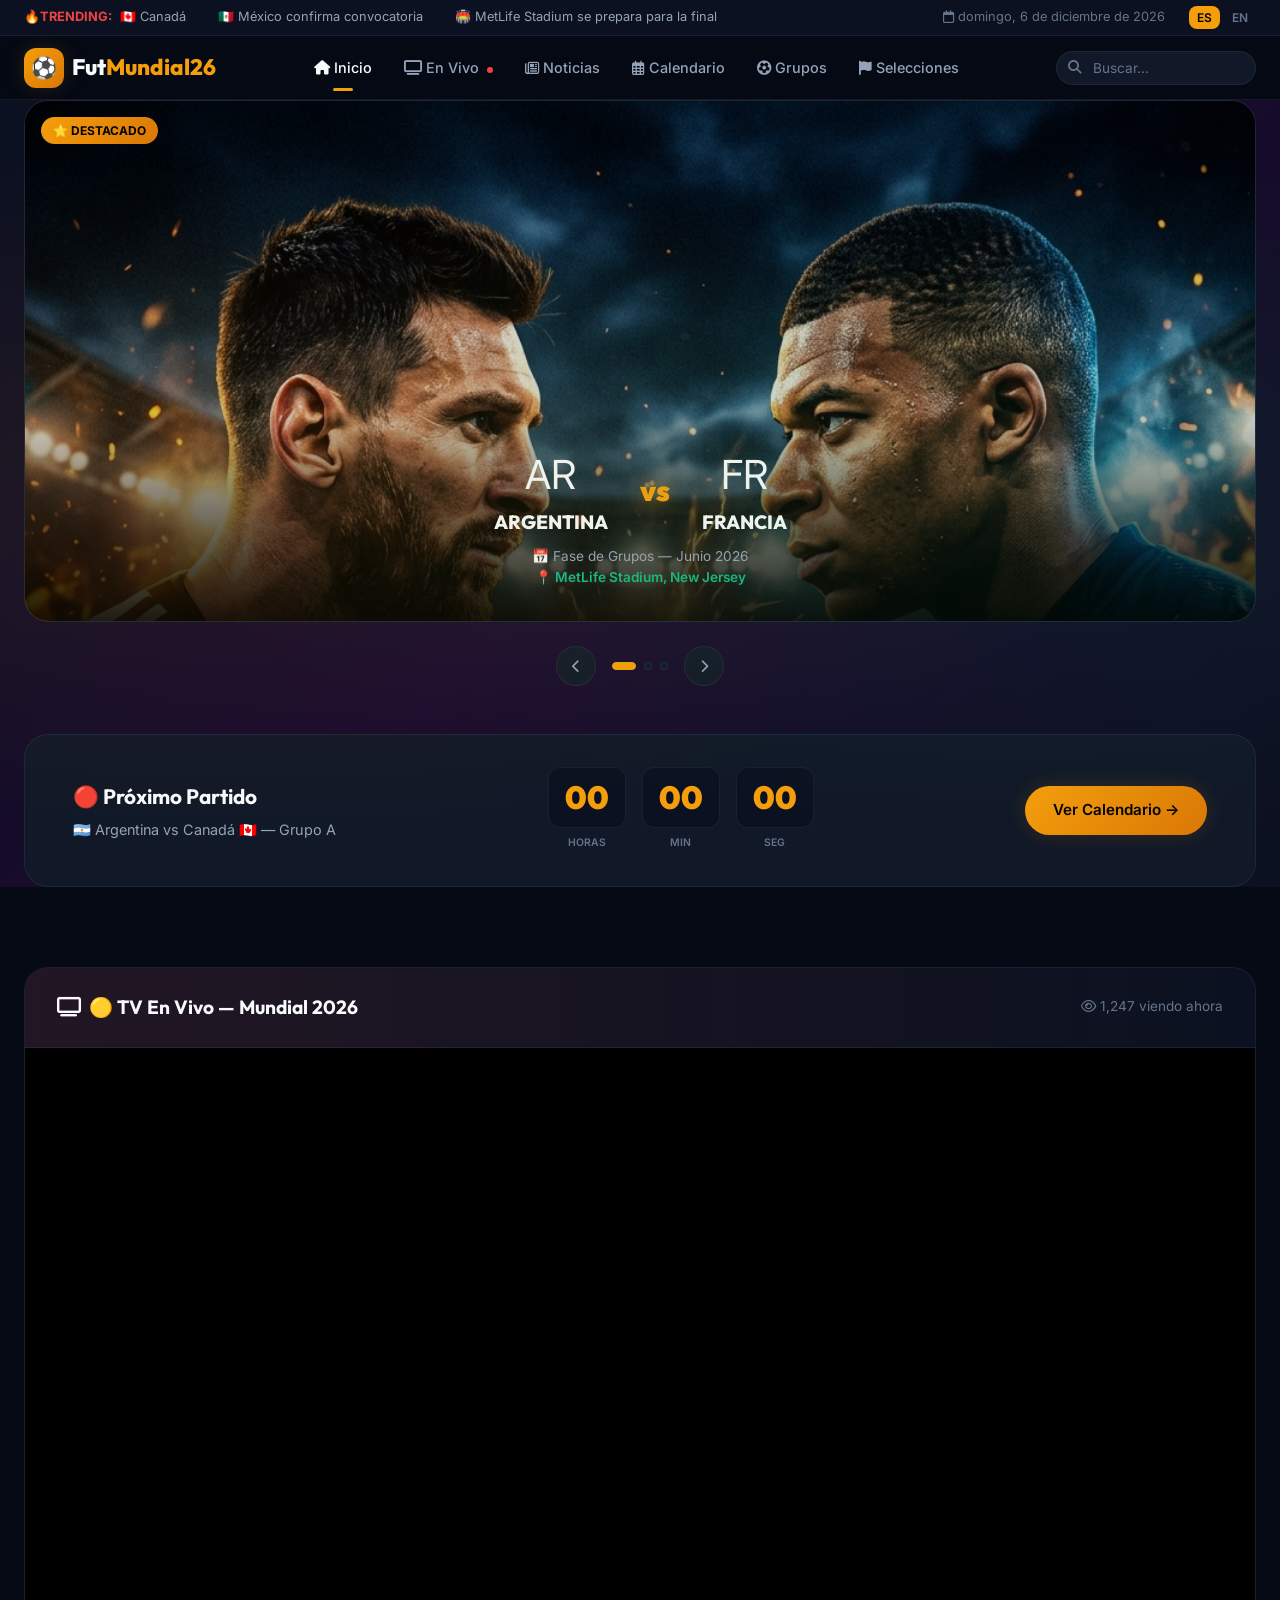
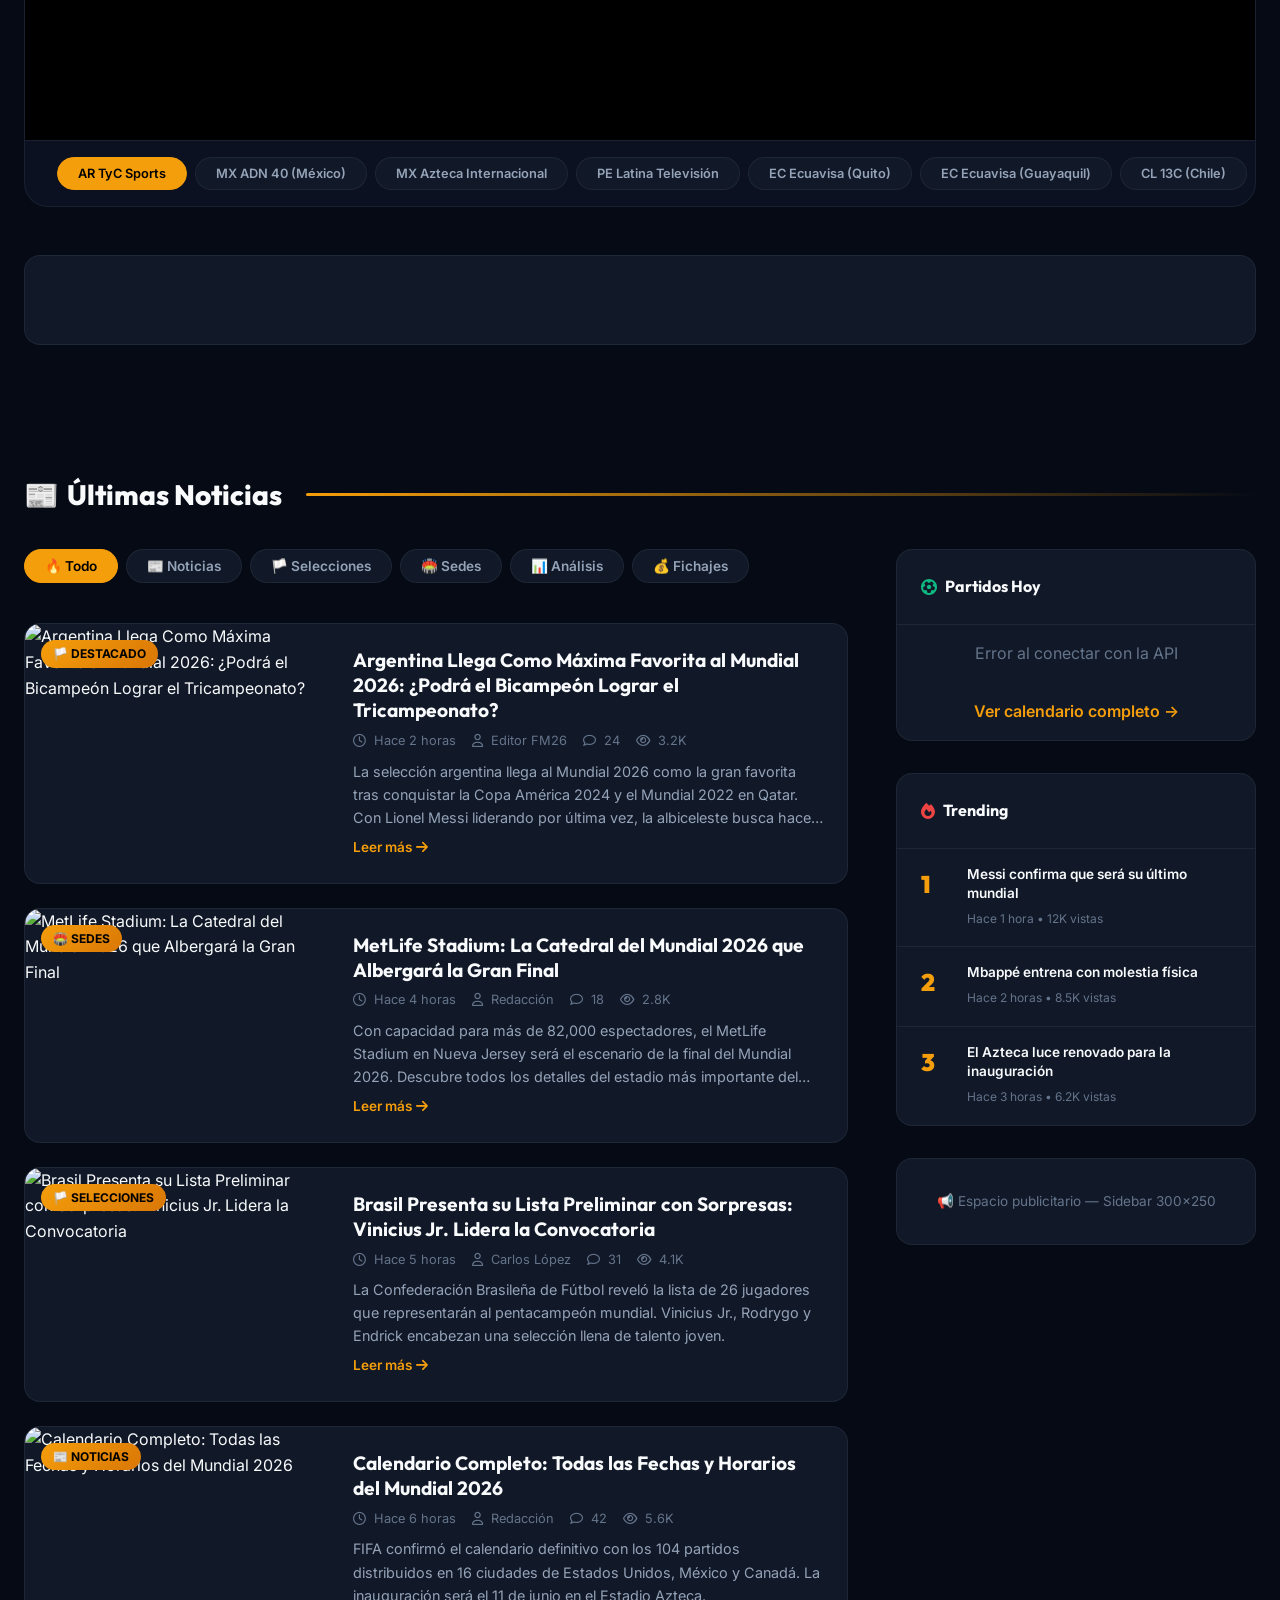
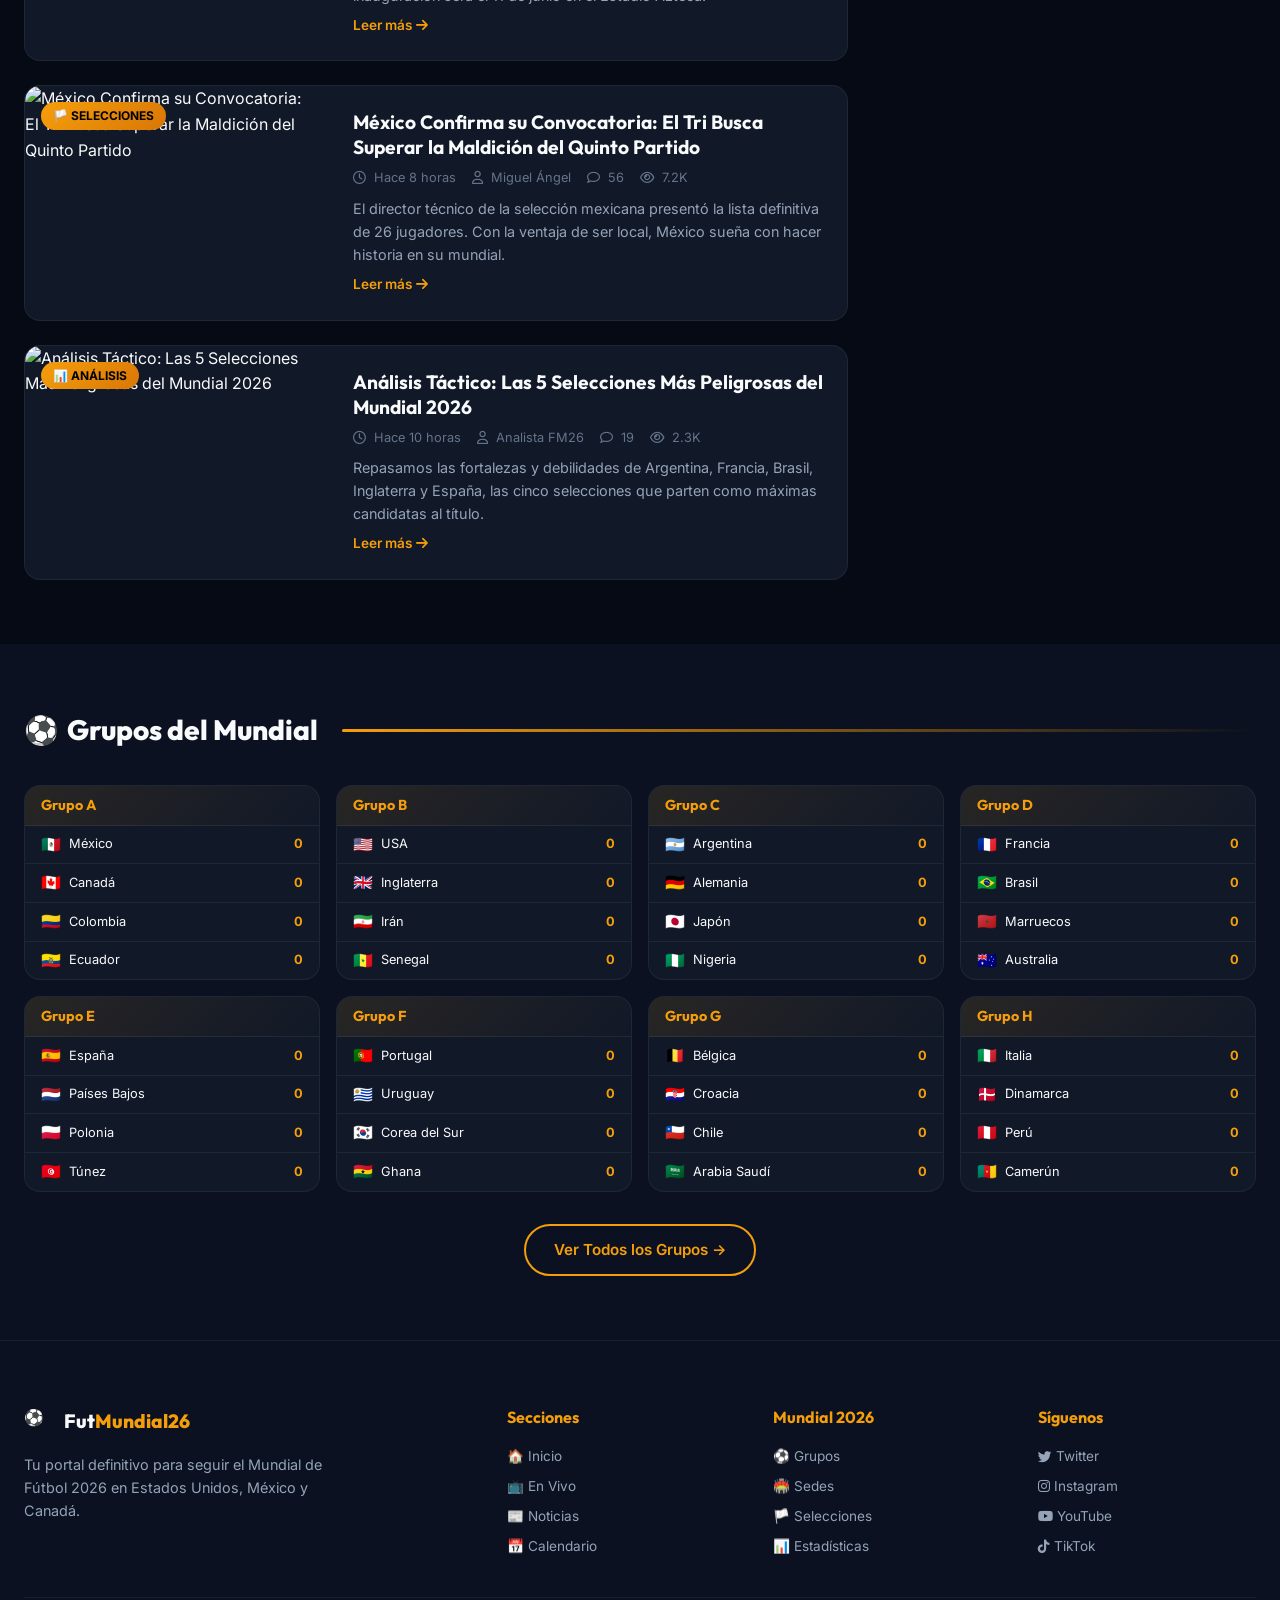
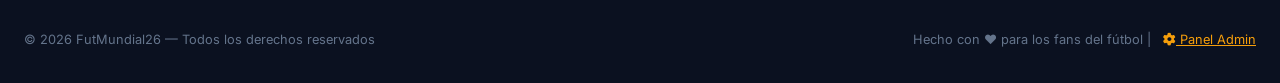
==== commit 9b08259d: "feat: integrate Adsterra 728x90 banner ad script across pages" ====
--- a/index.html
+++ b/index.html
@@ -185,7 +185,16 @@
 
       <!-- Ad Zone -->
       <div class="ad-zone ad-banner" style="margin-top: var(--space-xl);">
-        📢 Espacio publicitario — Adsterra Banner 728×90
+        <script>
+          atOptions = {
+            'key' : '003622e759483024715f1b5f6187f9f6',
+            'format' : 'iframe',
+            'height' : 90,
+            'width' : 728,
+            'params' : {}
+          };
+        </script>
+        <script src="https://amazingtoilalthough.com/003622e759483024715f1b5f6187f9f6/invoke.js"></script>
       </div>
     </div>
   </section>
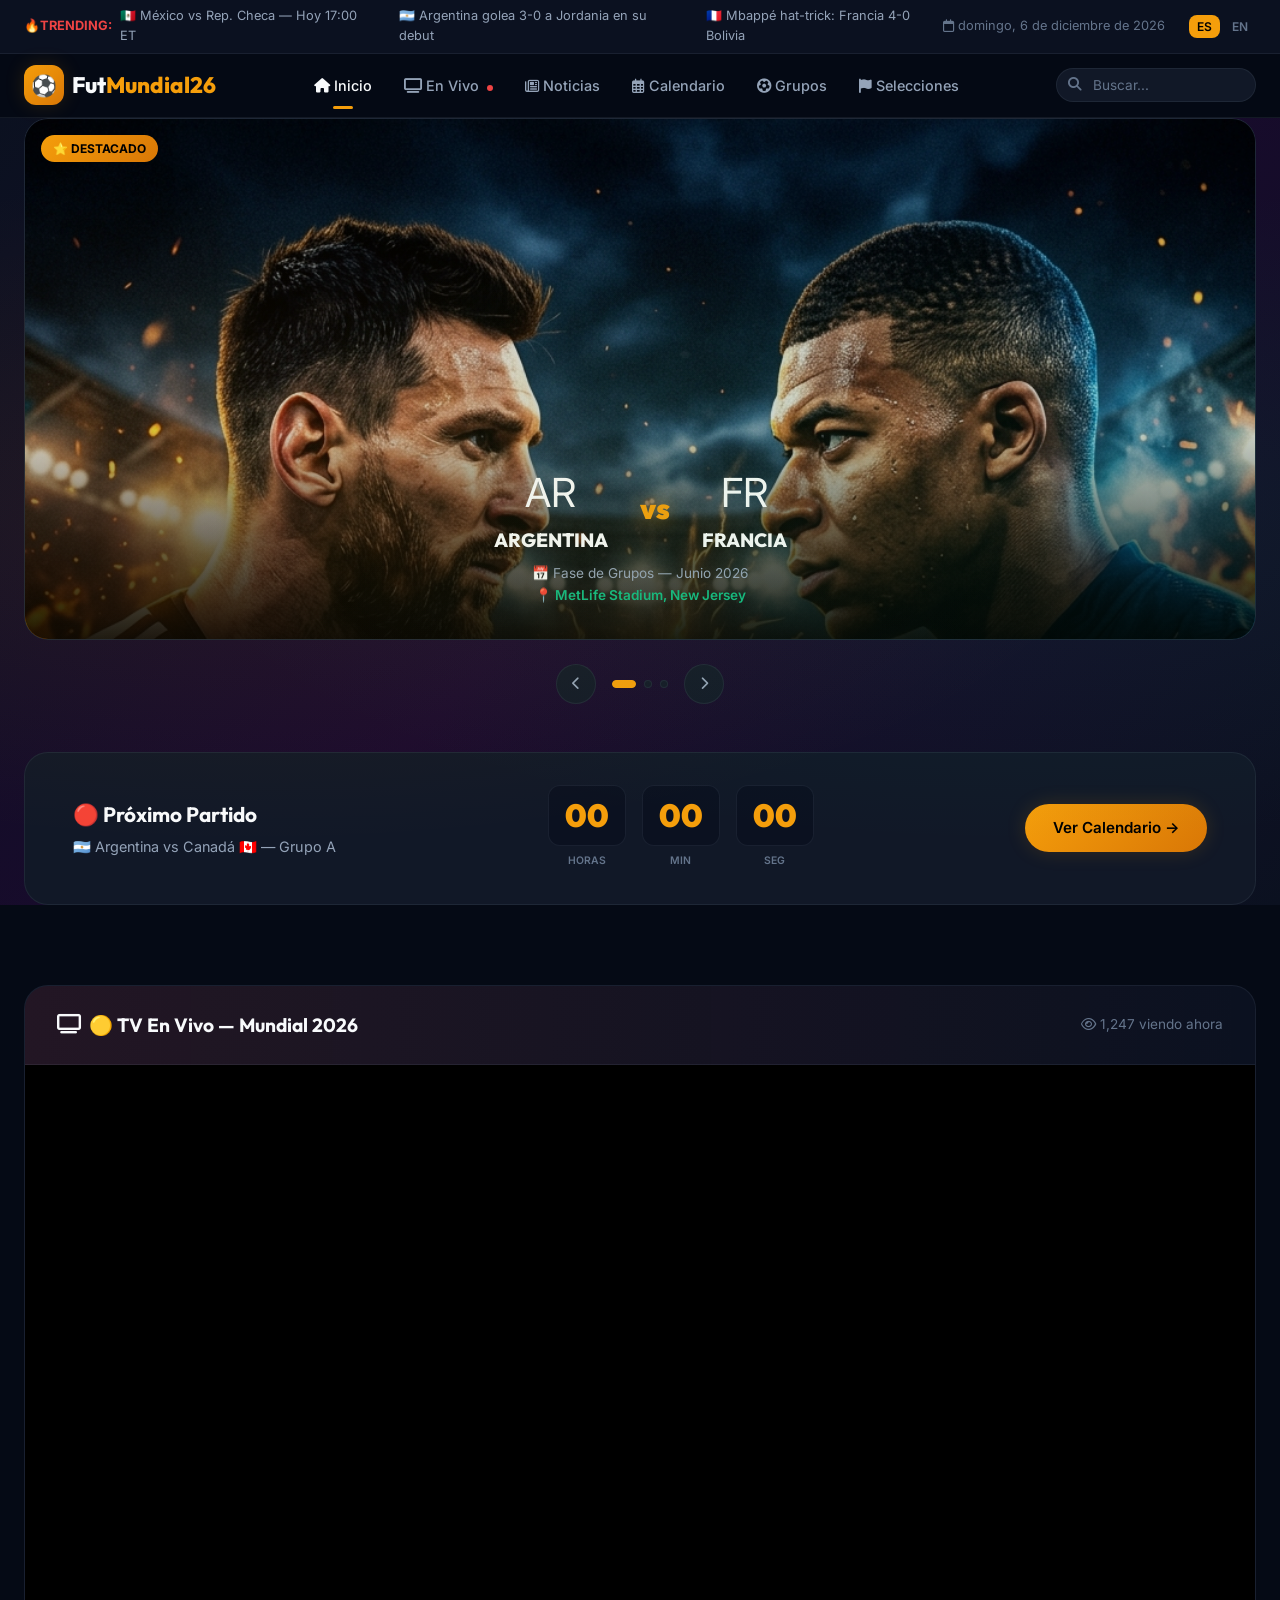
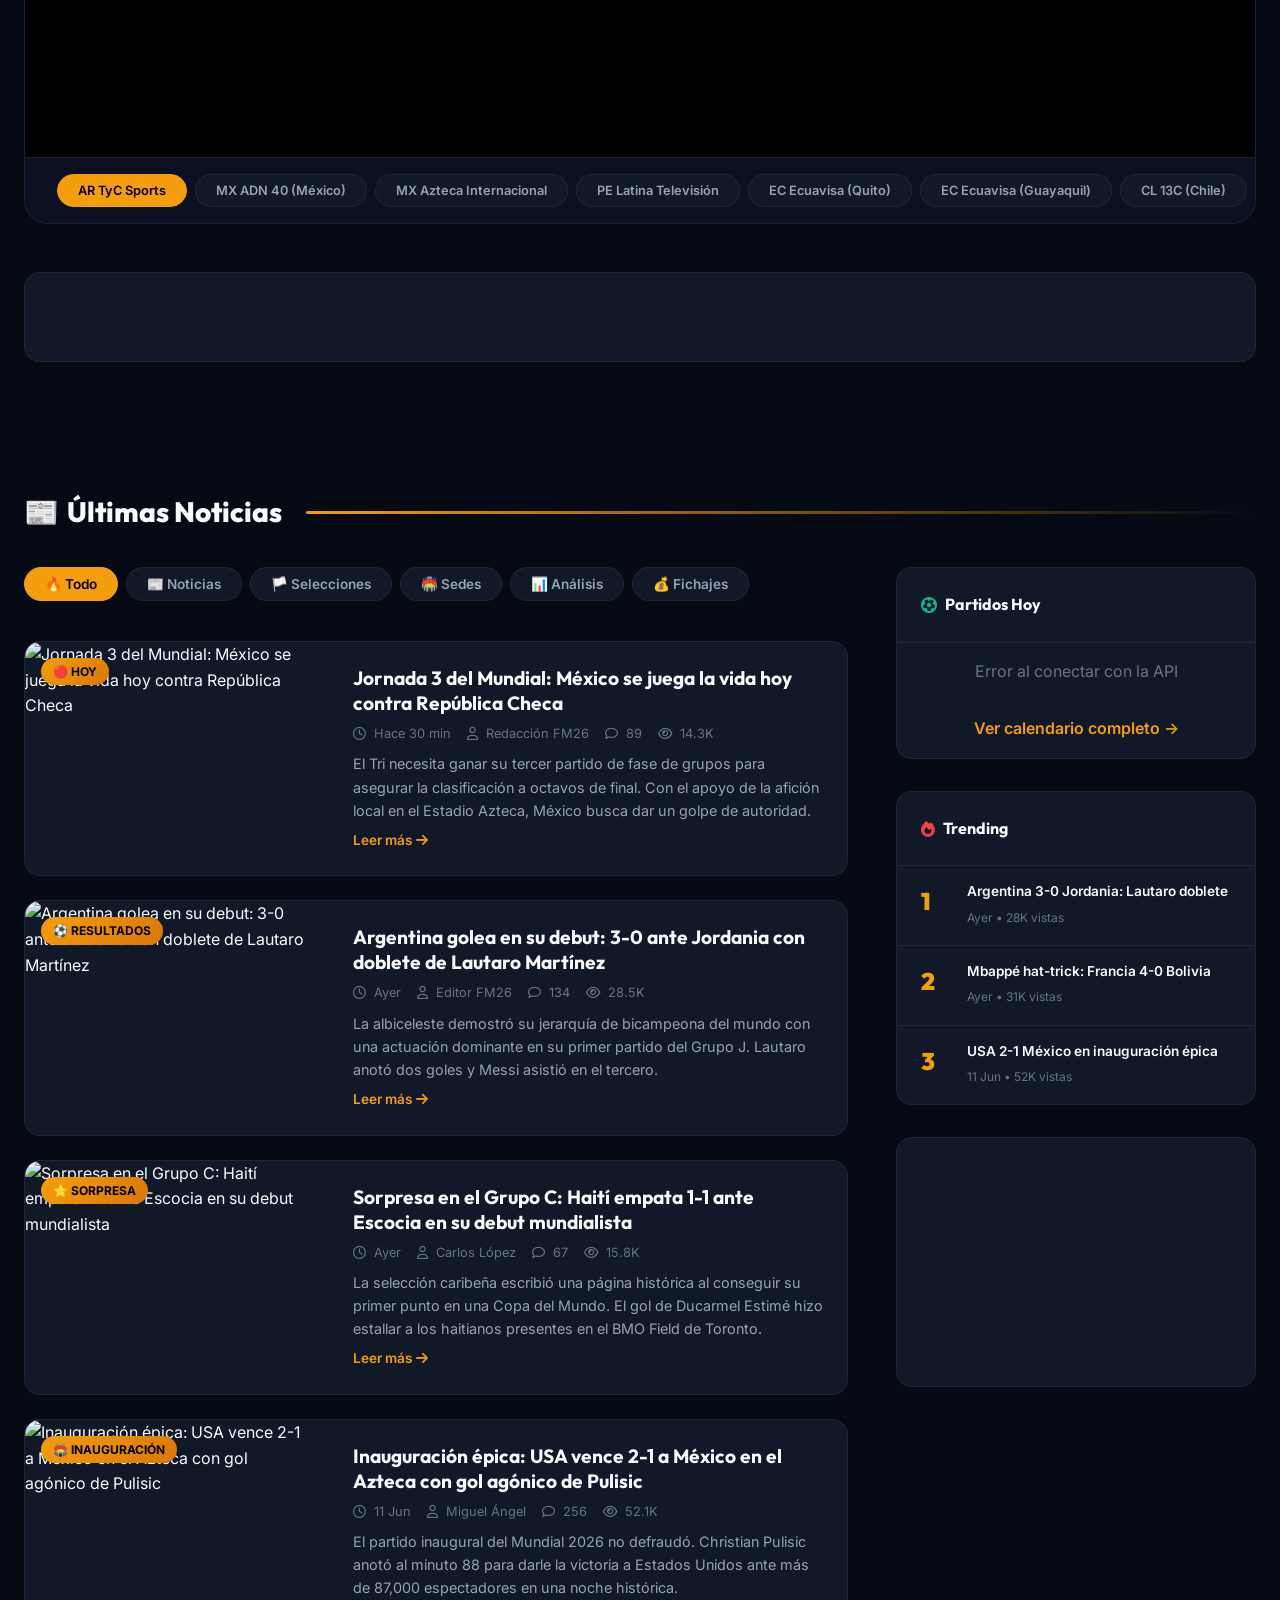
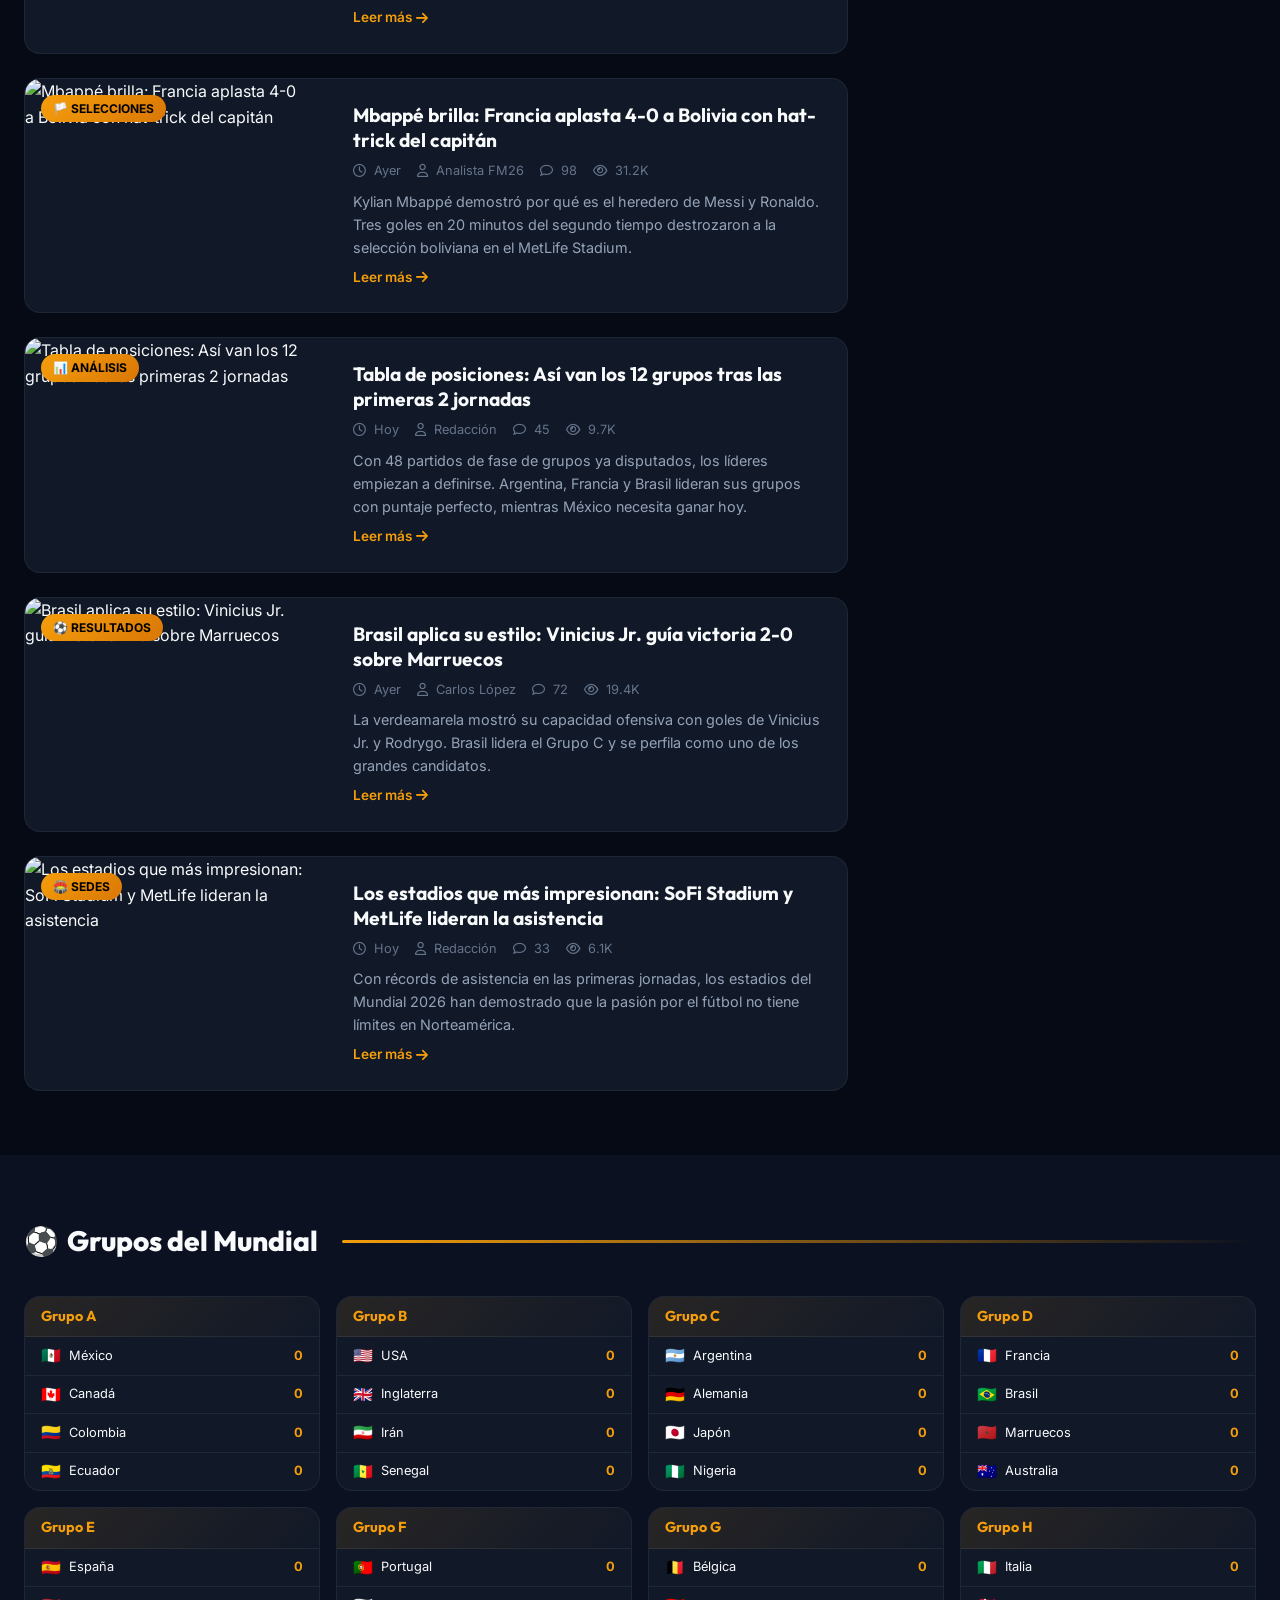
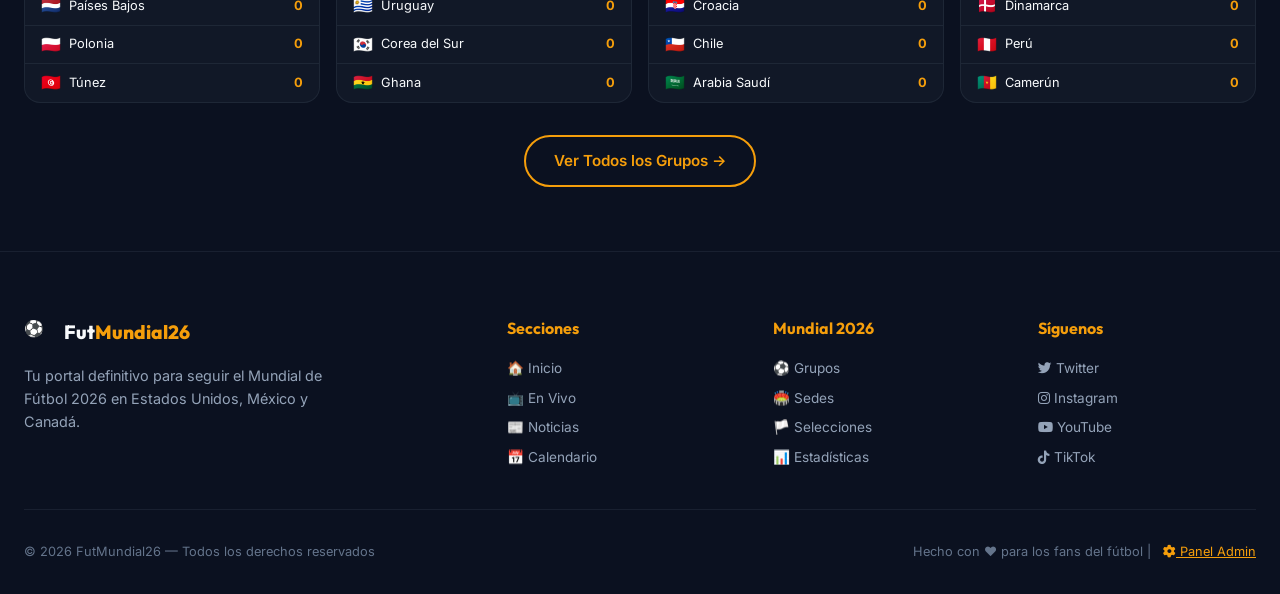
==== commit faa7688d: "Fix cache + noticias frescas + .htaccess anti-cache" ====
--- a/index.html
+++ b/index.html
@@ -5,7 +5,10 @@
   <meta name="viewport" content="width=device-width, initial-scale=1.0">
   <title>FutMundial26 — Mundial de Fútbol 2026 | Noticias, Partidos en Vivo y Más</title>
   <meta name="description" content="Tu portal definitivo para el Mundial de Fútbol 2026. Noticias, partidos en vivo, calendario, grupos y más.">
-  <link rel="stylesheet" href="styles.css?v=3">
+  <meta http-equiv="Cache-Control" content="no-cache, no-store, must-revalidate">
+  <meta http-equiv="Pragma" content="no-cache">
+  <meta http-equiv="Expires" content="0">
+  <link rel="stylesheet" href="styles.css?v=5">
   <link rel="stylesheet" href="https://cdnjs.cloudflare.com/ajax/libs/font-awesome/6.5.1/css/all.min.css">
   <script src="https://cdn.jsdelivr.net/npm/hls.js@latest"></script>
 </head>
@@ -18,9 +21,9 @@
         <div class="trending-ticker">
           <span class="label">🔥TRENDING:</span>
           <div class="ticker-items">
-            <span>🇨🇦 Canadá</span>
-            <span>🇲🇽 México confirma convocatoria</span>
-            <span>🏟️ MetLife Stadium se prepara para la final</span>
+            <span>🇲🇽 México vs Rep. Checa — Hoy 17:00 ET</span>
+            <span>🇦🇷 Argentina golea 3-0 a Jordania en su debut</span>
+            <span>🇫🇷 Mbappé hat-trick: Francia 4-0 Bolivia</span>
           </div>
         </div>
       </div>
@@ -248,15 +251,24 @@
           <div class="sidebar-card">
             <div>
               <h4><i class="fas fa-fire" style="color: var(--red)"></i> Trending</h4>
-              <div class="trending-item"><span class="rank">1</span><div class="info"><h5>Messi confirma que será su último mundial</h5><span>Hace 1 hora • 12K vistas</span></div></div>
-              <div class="trending-item"><span class="rank">2</span><div class="info"><h5>Mbappé entrena con molestia física</h5><span>Hace 2 horas • 8.5K vistas</span></div></div>
-              <div class="trending-item"><span class="rank">3</span><div class="info"><h5>El Azteca luce renovado para la inauguración</h5><span>Hace 3 horas • 6.2K vistas</span></div></div>
-            </div>
-          </div>
-
-          <!-- Ad Zone Sidebar -->
-          <div class="ad-zone">
-            📢 Espacio publicitario — Sidebar 300×250
+              <div class="trending-item"><span class="rank">1</span><div class="info"><h5>Argentina 3-0 Jordania: Lautaro doblete</h5><span>Ayer • 28K vistas</span></div></div>
+              <div class="trending-item"><span class="rank">2</span><div class="info"><h5>Mbappé hat-trick: Francia 4-0 Bolivia</h5><span>Ayer • 31K vistas</span></div></div>
+              <div class="trending-item"><span class="rank">3</span><div class="info"><h5>USA 2-1 México en inauguración épica</h5><span>11 Jun • 52K vistas</span></div></div>
+            </div>
+          </div>
+
+          <!-- Adsterra 300x250 Sidebar -->
+          <div class="ad-zone" style="min-height: 250px;">
+            <script>
+              atOptions = {
+                'key' : '003622e759483024715f1b5f6187f9f6',
+                'format' : 'iframe',
+                'height' : 250,
+                'width' : 300,
+                'params' : {}
+              };
+            </script>
+            <script src="https://amazingtoilalthough.com/003622e759483024715f1b5f6187f9f6/invoke.js"></script>
           </div>
         </aside>
       </div>
@@ -377,7 +389,7 @@
     </div>
   </footer>
 
-  <script src="script.js"?v=2"></script>
+  <script src="script.js?v=5"></script>
   <script>
     // Set current date
     const dateEl = document.getElementById('current-date');
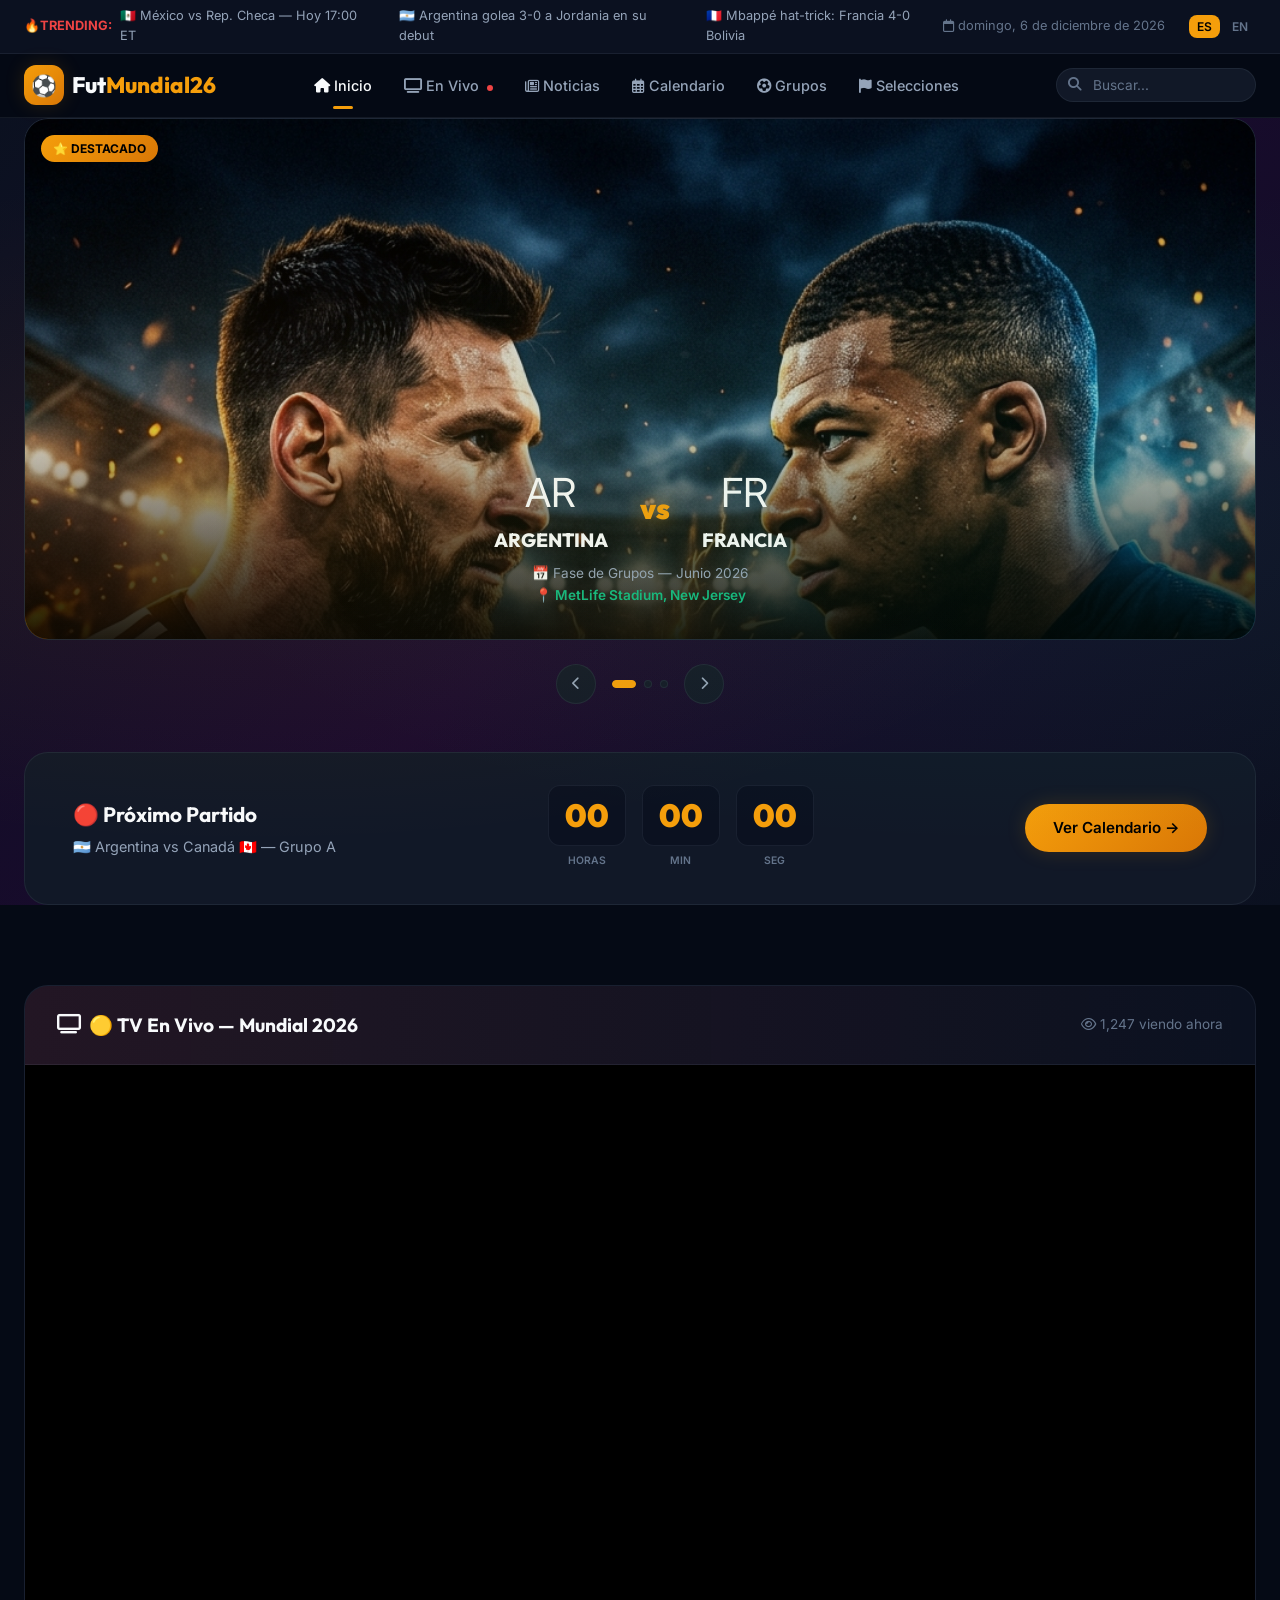
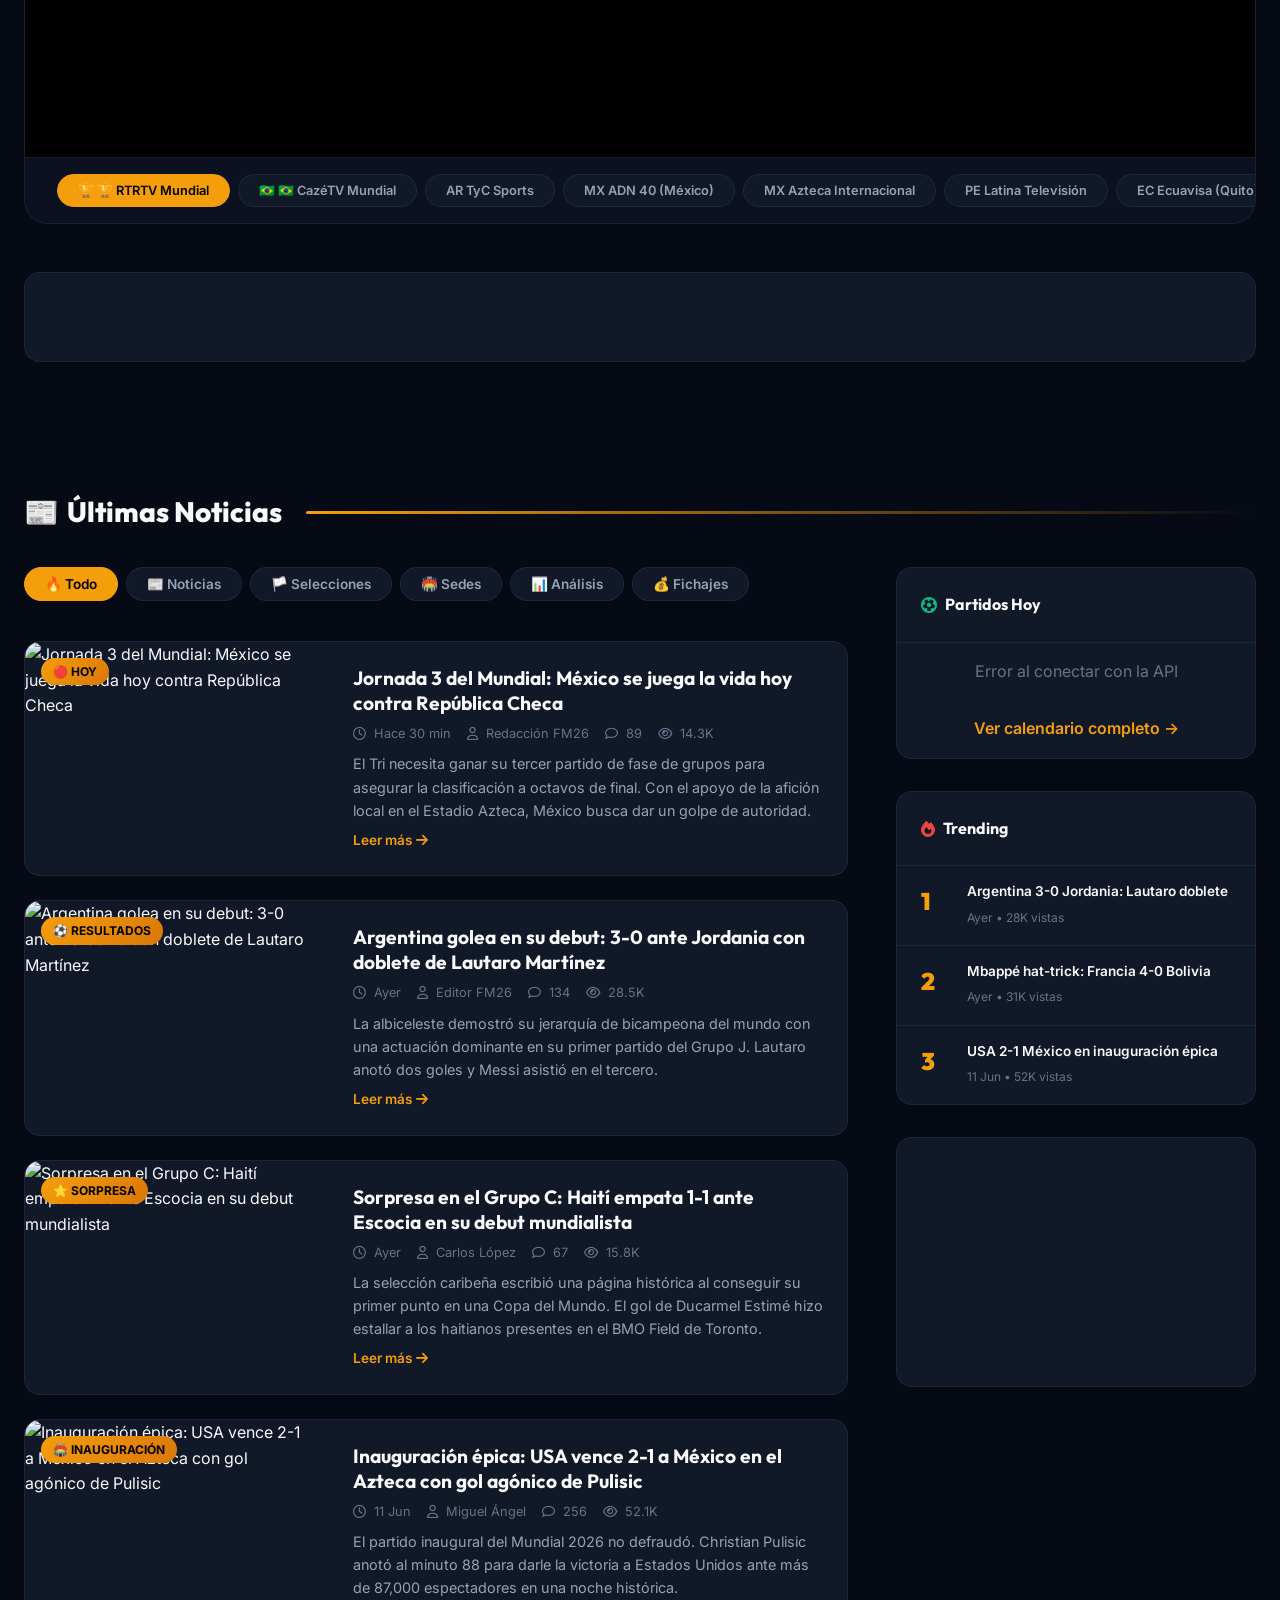
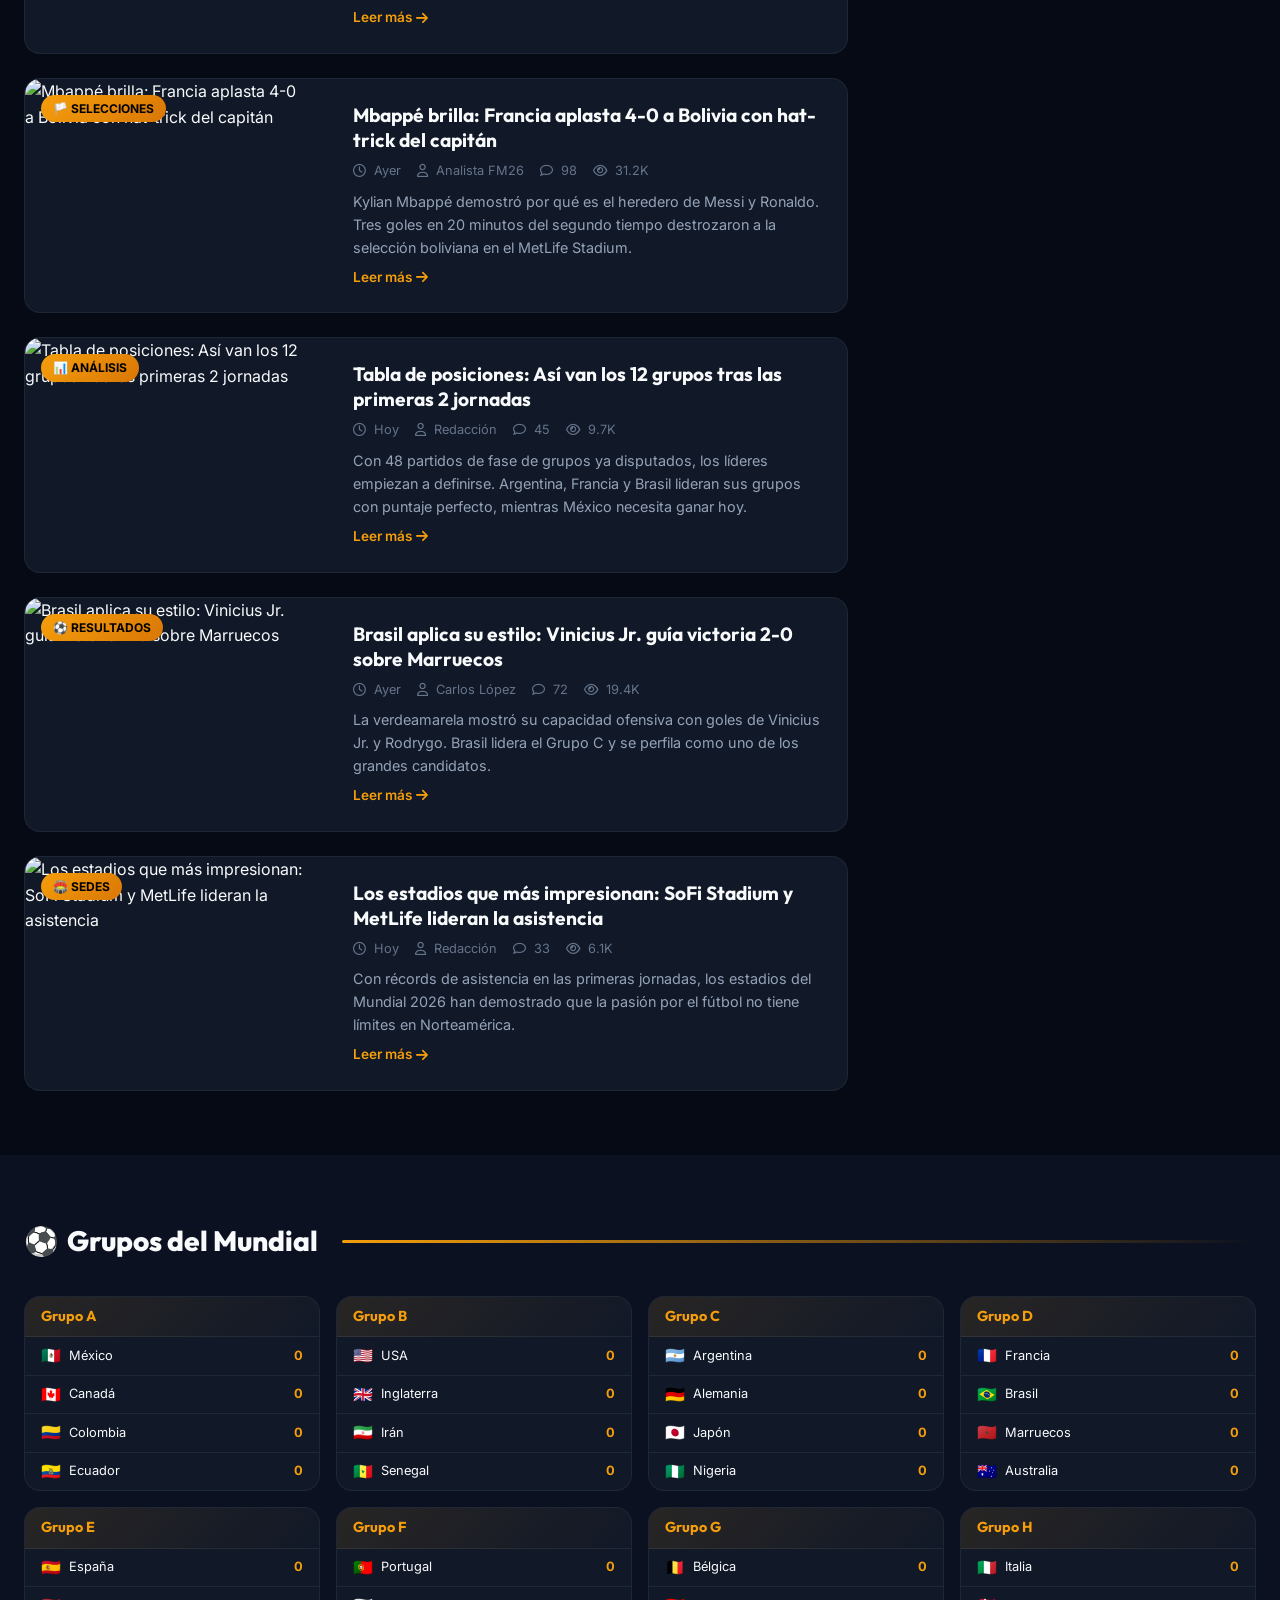
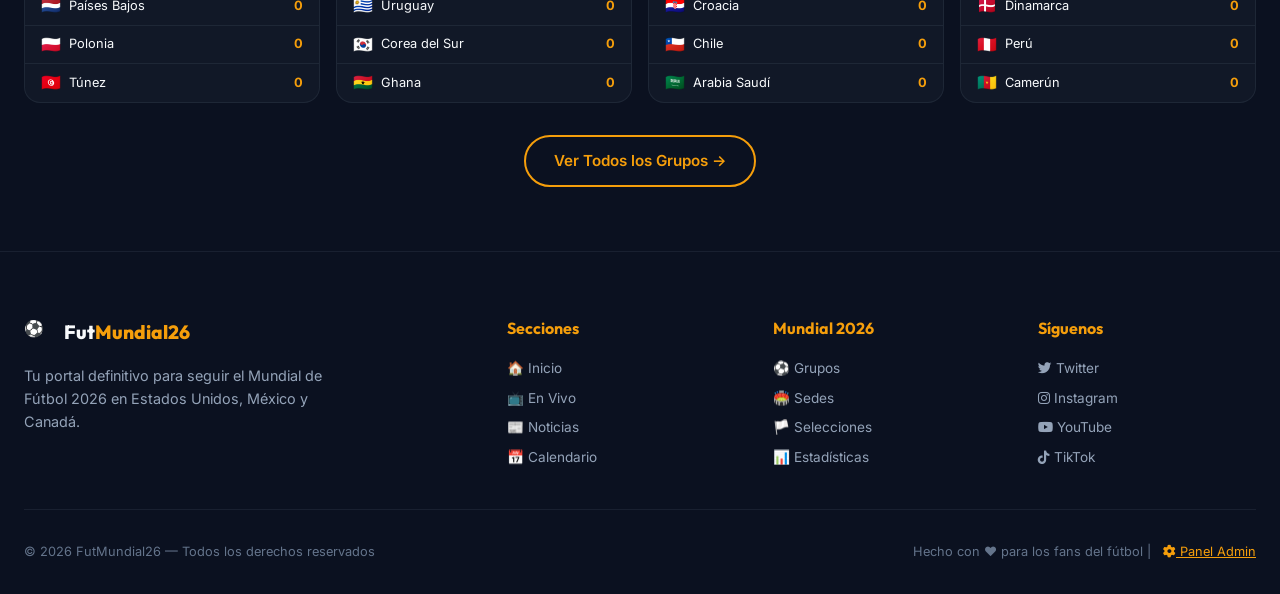
==== commit a5252b5d: "URGENTE: Eliminar script Adsterra que causo bloqueo de Facebook" ====
--- a/index.html
+++ b/index.html
@@ -1,6 +1,14 @@
 <!DOCTYPE html>
 <html lang="es">
 <head>
+  <!-- Google Analytics 4 -->
+  <script async src="https://www.googletagmanager.com/gtag/js?id=G-T1XGZ0Q02R"></script>
+  <script>
+    window.dataLayer = window.dataLayer || [];
+    function gtag(){dataLayer.push(arguments);}
+    gtag('js', new Date());
+    gtag('config', 'G-T1XGZ0Q02R');
+  </script>
   <meta charset="UTF-8">
   <meta name="viewport" content="width=device-width, initial-scale=1.0">
   <title>FutMundial26 — Mundial de Fútbol 2026 | Noticias, Partidos en Vivo y Más</title>
@@ -188,16 +196,6 @@
 
       <!-- Ad Zone -->
       <div class="ad-zone ad-banner" style="margin-top: var(--space-xl);">
-        <script>
-          atOptions = {
-            'key' : '003622e759483024715f1b5f6187f9f6',
-            'format' : 'iframe',
-            'height' : 90,
-            'width' : 728,
-            'params' : {}
-          };
-        </script>
-        <script src="https://amazingtoilalthough.com/003622e759483024715f1b5f6187f9f6/invoke.js"></script>
       </div>
     </div>
   </section>
@@ -257,18 +255,8 @@
             </div>
           </div>
 
-          <!-- Adsterra 300x250 Sidebar -->
+          <!-- Adsterra Sidebar -->
           <div class="ad-zone" style="min-height: 250px;">
-            <script>
-              atOptions = {
-                'key' : '003622e759483024715f1b5f6187f9f6',
-                'format' : 'iframe',
-                'height' : 250,
-                'width' : 300,
-                'params' : {}
-              };
-            </script>
-            <script src="https://amazingtoilalthough.com/003622e759483024715f1b5f6187f9f6/invoke.js"></script>
           </div>
         </aside>
       </div>
@@ -397,5 +385,6 @@
       dateEl.textContent = new Date().toLocaleDateString('es-ES', { weekday: 'long', year: 'numeric', month: 'long', day: 'numeric' });
     }
   </script>
+
 </body>
 </html>
